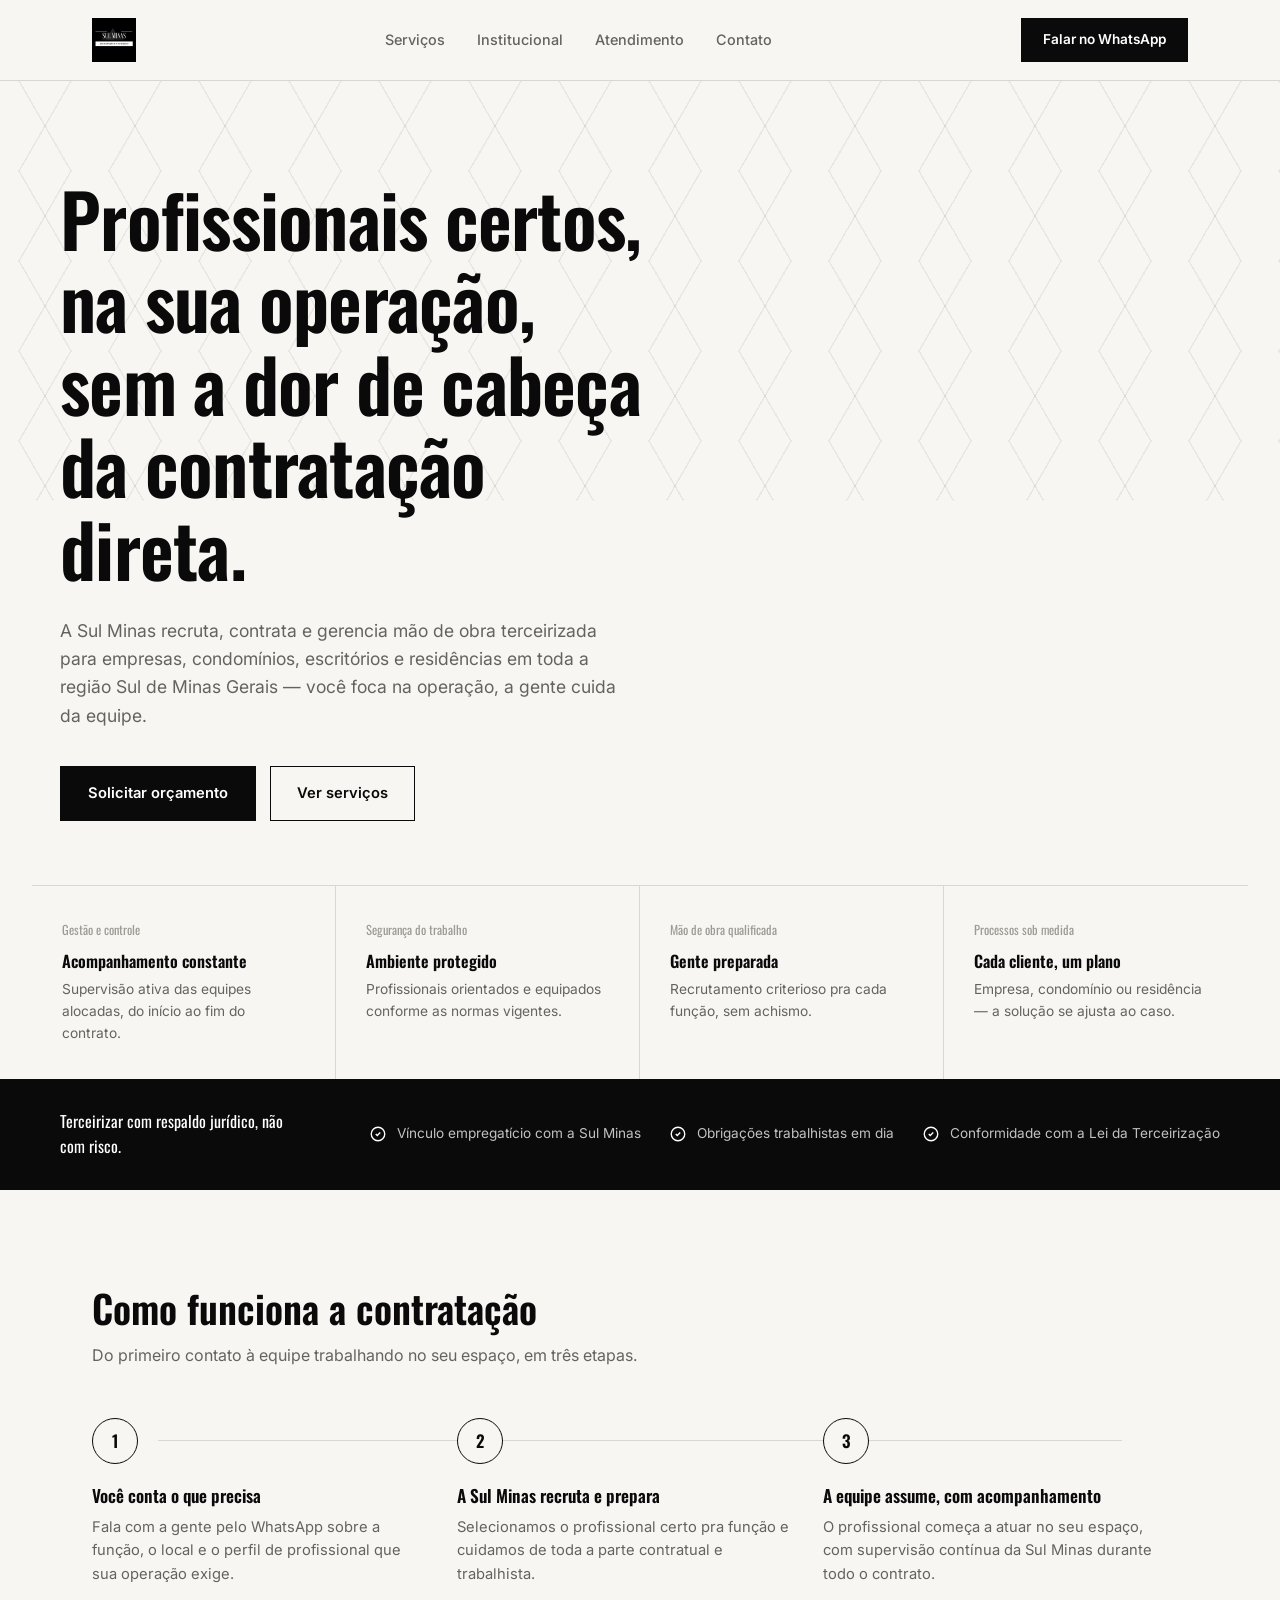
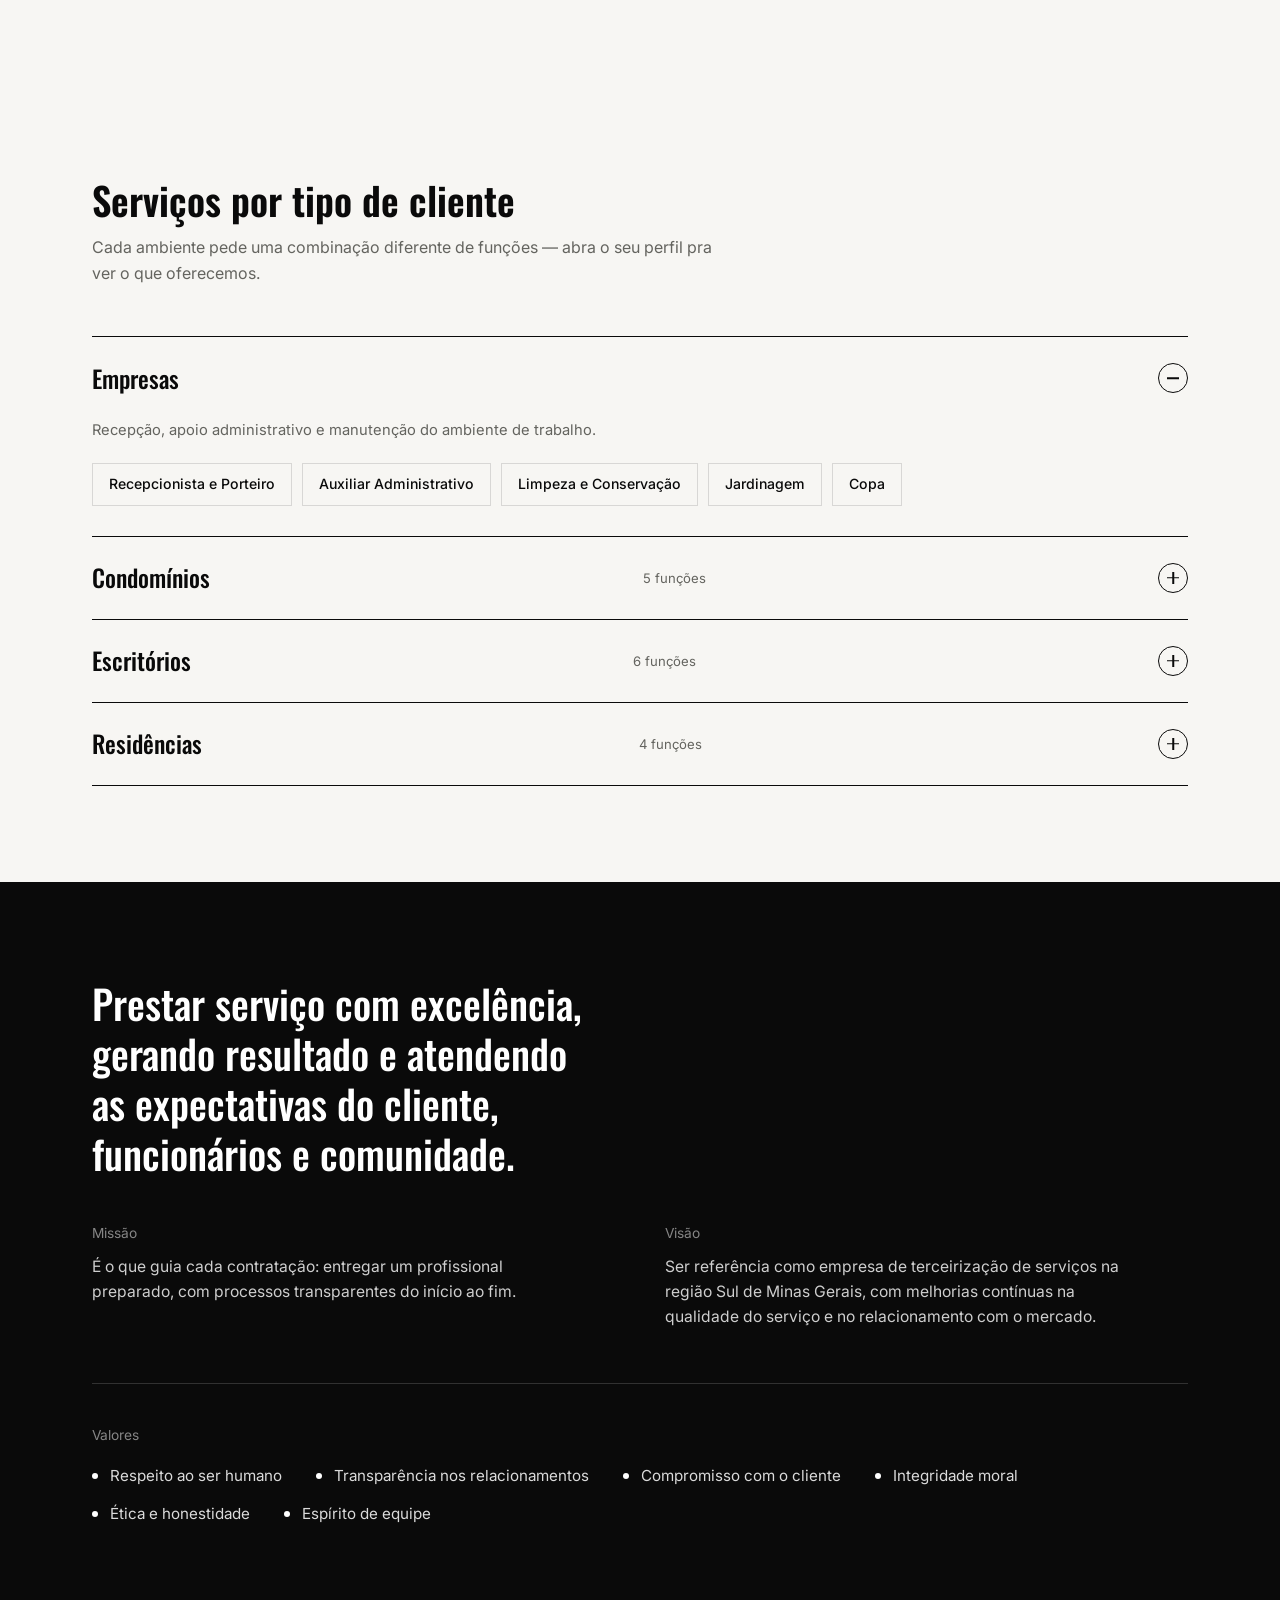
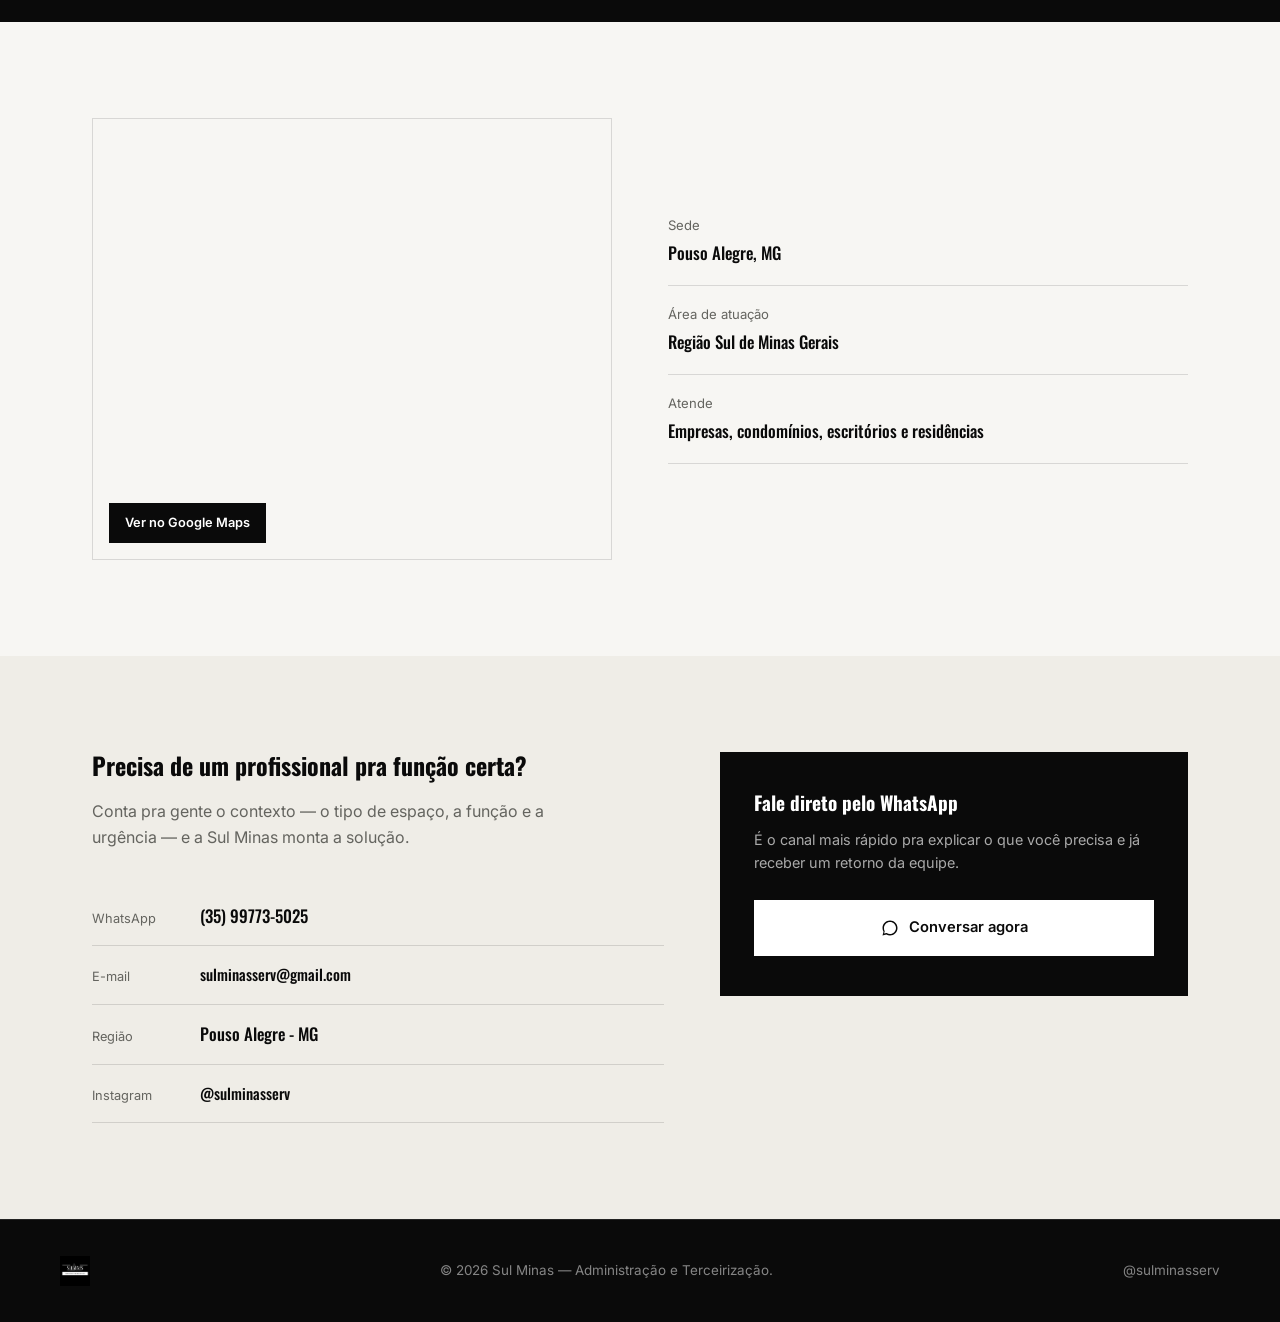
==== index.html @ 2b053ba5 "Primeira versão do site" ====
<!DOCTYPE html>
<html lang="pt-BR">
<head>
<meta charset="UTF-8">
<meta name="viewport" content="width=device-width, initial-scale=1.0">
<title>Sul Minas | Administração e Terceirização</title>
<link rel="preconnect" href="https://fonts.googleapis.com">
<link rel="preconnect" href="https://fonts.gstatic.com" crossorigin>
<link href="https://fonts.googleapis.com/css2?family=Oswald:wght@500;600;700&family=Inter:wght@400;500;600&display=swap" rel="stylesheet">
<link rel="stylesheet" href="style.css">
</head>
<body>

<header>
  <nav class="nav">
    <a href="#"><img src="assets/logo.png" alt="Sul Minas — Administração e Terceirização" class="logo-img"></a>
    <div class="nav-links">
      <a href="#servicos">Serviços</a>
      <a href="#institucional">Institucional</a>
      <a href="#atendimento">Atendimento</a>
      <a href="#contato">Contato</a>
    </div>
    <button class="menu-toggle" aria-label="Abrir menu" aria-expanded="false">
      <svg width="26" height="26" viewBox="0 0 24 24" fill="none" stroke-width="2" stroke-linecap="round"><line x1="3" y1="6" x2="21" y2="6"/><line x1="3" y1="12" x2="21" y2="12"/><line x1="3" y1="18" x2="21" y2="18"/></svg>
    </button>
    <a href="https://wa.me/5535997735025" class="nav-cta" target="_blank" rel="noopener">Falar no WhatsApp</a>
  </nav>
</header>

<section class="hero">
  <div class="blueprint" style="height: 420px;"></div>
  <div class="hero-inner">
    <h1>Profissionais certos, na sua operação, sem a dor de cabeça da contratação direta.</h1>
    <p class="lede">A Sul Minas recruta, contrata e gerencia mão de obra terceirizada para empresas, condomínios, escritórios e residências em toda a região Sul de Minas Gerais — você foca na operação, a gente cuida da equipe.</p>
    <div class="hero-actions">
      <a href="https://wa.me/5535997735025" class="btn-primary" target="_blank" rel="noopener">Solicitar orçamento</a>
      <a href="#servicos" class="btn-secondary">Ver serviços</a>
    </div>
  </div>
  <div class="pillars">
    <div class="pillar">
      <div class="pillar-index">Gestão e controle</div>
      <h3>Acompanhamento constante</h3>
      <p>Supervisão ativa das equipes alocadas, do início ao fim do contrato.</p>
    </div>
    <div class="pillar">
      <div class="pillar-index">Segurança do trabalho</div>
      <h3>Ambiente protegido</h3>
      <p>Profissionais orientados e equipados conforme as normas vigentes.</p>
    </div>
    <div class="pillar">
      <div class="pillar-index">Mão de obra qualificada</div>
      <h3>Gente preparada</h3>
      <p>Recrutamento criterioso pra cada função, sem achismo.</p>
    </div>
    <div class="pillar">
      <div class="pillar-index">Processos sob medida</div>
      <h3>Cada cliente, um plano</h3>
      <p>Empresa, condomínio ou residência — a solução se ajusta ao caso.</p>
    </div>
  </div>
</section>

<div class="compliance">
  <div class="compliance-inner">
    <div class="compliance-lead">Terceirizar com respaldo jurídico, não com risco.</div>
    <div class="compliance-badges">
      <div class="compliance-badge">
        <svg width="18" height="18" viewBox="0 0 24 24" fill="none" stroke-width="1.8"><path d="M9 12l2 2 4-4"/><circle cx="12" cy="12" r="9"/></svg>
        Vínculo empregatício com a Sul Minas
      </div>
      <div class="compliance-badge">
        <svg width="18" height="18" viewBox="0 0 24 24" fill="none" stroke-width="1.8"><path d="M9 12l2 2 4-4"/><circle cx="12" cy="12" r="9"/></svg>
        Obrigações trabalhistas em dia
      </div>
      <div class="compliance-badge">
        <svg width="18" height="18" viewBox="0 0 24 24" fill="none" stroke-width="1.8"><path d="M9 12l2 2 4-4"/><circle cx="12" cy="12" r="9"/></svg>
        Conformidade com a Lei da Terceirização
      </div>
    </div>
  </div>
</div>

<section id="processo">
  <div class="wrap">
    <div class="section-head">
      <h2>Como funciona a contratação</h2>
      <p>Do primeiro contato à equipe trabalhando no seu espaço, em três etapas.</p>
    </div>
    <div class="process">
      <div class="process-step">
        <div class="step-num">1</div>
        <h3>Você conta o que precisa</h3>
        <p>Fala com a gente pelo WhatsApp sobre a função, o local e o perfil de profissional que sua operação exige.</p>
      </div>
      <div class="process-step">
        <div class="step-num">2</div>
        <h3>A Sul Minas recruta e prepara</h3>
        <p>Selecionamos o profissional certo pra função e cuidamos de toda a parte contratual e trabalhista.</p>
      </div>
      <div class="process-step">
        <div class="step-num">3</div>
        <h3>A equipe assume, com acompanhamento</h3>
        <p>O profissional começa a atuar no seu espaço, com supervisão contínua da Sul Minas durante todo o contrato.</p>
      </div>
    </div>
  </div>
</section>

<section id="servicos">
  <div class="wrap">
    <div class="section-head">
      <h2>Serviços por tipo de cliente</h2>
      <p>Cada ambiente pede uma combinação diferente de funções — abra o seu perfil pra ver o que oferecemos.</p>
    </div>

    <div class="accordion">
      <div class="accordion-item is-open">
        <button class="accordion-trigger">
          <h3>Empresas</h3>
          <span class="count">5 funções</span>
          <span class="accordion-icon"></span>
        </button>
        <div class="accordion-panel">
          <div class="accordion-body">
            <p class="who">Recepção, apoio administrativo e manutenção do ambiente de trabalho.</p>
            <ul class="tag-list">
              <li>Recepcionista e Porteiro</li>
              <li>Auxiliar Administrativo</li>
              <li>Limpeza e Conservação</li>
              <li>Jardinagem</li>
              <li>Copa</li>
            </ul>
          </div>
        </div>
      </div>

      <div class="accordion-item">
        <button class="accordion-trigger">
          <h3>Condomínios</h3>
          <span class="count">5 funções</span>
          <span class="accordion-icon"></span>
        </button>
        <div class="accordion-panel">
          <div class="accordion-body">
            <p class="who">Portaria, zeladoria e manutenção de áreas comuns.</p>
            <ul class="tag-list">
              <li>Recepcionista e Porteiro</li>
              <li>Limpeza e Conservação</li>
              <li>Jardinagem</li>
              <li>Eletricista</li>
              <li>Zelador</li>
            </ul>
          </div>
        </div>
      </div>

      <div class="accordion-item">
        <button class="accordion-trigger">
          <h3>Escritórios</h3>
          <span class="count">6 funções</span>
          <span class="accordion-icon"></span>
        </button>
        <div class="accordion-panel">
          <div class="accordion-body">
            <p class="who">Do atendimento na recepção à manutenção elétrica do espaço.</p>
            <ul class="tag-list">
              <li>Recepcionista e Porteiro</li>
              <li>Auxiliar Administrativo</li>
              <li>Limpeza e Conservação</li>
              <li>Jardinagem</li>
              <li>Eletricista</li>
              <li>Copa</li>
            </ul>
          </div>
        </div>
      </div>

      <div class="accordion-item">
        <button class="accordion-trigger">
          <h3>Residências</h3>
          <span class="count">4 funções</span>
          <span class="accordion-icon"></span>
        </button>
        <div class="accordion-panel">
          <div class="accordion-body">
            <p class="who">Reparos, manutenção e cuidado do espaço doméstico.</p>
            <ul class="tag-list">
              <li>Pedreiro e Pintor</li>
              <li>Jardinagem</li>
              <li>Eletricista</li>
              <li>Limpeza</li>
            </ul>
          </div>
        </div>
      </div>
    </div>
  </div>
</section>

<section id="institucional" class="mission-section">
  <div class="wrap">
    <p class="mission-quote">Prestar serviço com excelência, gerando resultado e atendendo as expectativas do cliente, funcionários e comunidade.</p>
    <div class="mission-row">
      <div>
        <div class="mission-vision-label">Missão</div>
        <p class="mission-vision-text">É o que guia cada contratação: entregar um profissional preparado, com processos transparentes do início ao fim.</p>
      </div>
      <div>
        <div class="mission-vision-label">Visão</div>
        <p class="mission-vision-text">Ser referência como empresa de terceirização de serviços na região Sul de Minas Gerais, com melhorias contínuas na qualidade do serviço e no relacionamento com o mercado.</p>
      </div>
    </div>
    <div class="values-row">
      <div class="mission-vision-label">Valores</div>
      <ul class="values-flow">
        <li>Respeito ao ser humano</li>
        <li>Transparência nos relacionamentos</li>
        <li>Compromisso com o cliente</li>
        <li>Integridade moral</li>
        <li>Ética e honestidade</li>
        <li>Espírito de equipe</li>
      </ul>
    </div>
  </div>
</section>

<section id="atendimento">
  <div class="wrap coverage">
    <div class="coverage-visual">
      <iframe
        src="https://www.google.com/maps?q=Pouso+Alegre+-+MG&output=embed"
        loading="lazy"
        referrerpolicy="no-referrer-when-downgrade"
        title="Área de atendimento da Sul Minas — Pouso Alegre e região Sul de Minas Gerais">
      </iframe>
      <a class="map-cta" href="https://www.google.com/maps/search/?api=1&query=Pouso+Alegre+-+MG" target="_blank" rel="noopener">Ver no Google Maps</a>
    </div>
    <ul class="coverage-facts">
      <li>
        <div class="fact-label">Sede</div>
        <div class="fact-value">Pouso Alegre, MG</div>
      </li>
      <li>
        <div class="fact-label">Área de atuação</div>
        <div class="fact-value">Região Sul de Minas Gerais</div>
      </li>
      <li>
        <div class="fact-label">Atende</div>
        <div class="fact-value">Empresas, condomínios, escritórios e residências</div>
      </li>
    </ul>
  </div>
</section>

<section id="contato" class="contact-section">
  <div class="wrap contact-layout">
    <div class="contact-info">
      <h2>Precisa de um profissional pra função certa?</h2>
      <p>Conta pra gente o contexto — o tipo de espaço, a função e a urgência — e a Sul Minas monta a solução.</p>
      <ul class="contact-methods">
        <li><span class="m-label">WhatsApp</span><span class="m-value">(35) 99773-5025</span></li>
        <li><span class="m-label">E-mail</span><span class="m-value" style="font-size:0.95rem;">sulminasserv@gmail.com</span></li>
        <li><span class="m-label">Região</span><span class="m-value">Pouso Alegre - MG</span></li>
        <li><span class="m-label">Instagram</span><span class="m-value" style="font-size:0.95rem;">@sulminasserv</span></li>
      </ul>
    </div>
    <div class="contact-panel">
      <h3>Fale direto pelo WhatsApp</h3>
      <p>É o canal mais rápido pra explicar o que você precisa e já receber um retorno da equipe.</p>
      <a href="https://wa.me/5535997735025" class="whatsapp-cta" target="_blank" rel="noopener">
        <svg width="18" height="18" viewBox="0 0 24 24" fill="currentColor"><path d="M12 2C6.48 2 2 6.48 2 12c0 1.85.5 3.58 1.36 5.07L2 22l5.07-1.33A9.94 9.94 0 0 0 12 22c5.52 0 10-4.48 10-10S17.52 2 12 2zm0 18c-1.6 0-3.09-.44-4.36-1.2l-.31-.19-3.24.85.87-3.16-.2-.32A7.94 7.94 0 0 1 4 12c0-4.41 3.59-8 8-8s8 3.59 8 8-3.59 8-8 8z"/></svg>
        Conversar agora
      </a>
    </div>
  </div>
</section>

<footer>
  <div class="footer-inner">
    <img src="assets/logo.png" alt="Sul Minas" class="footer-logo-img">
    <div>© 2026 Sul Minas — Administração e Terceirização.</div>
    <a href="https://www.instagram.com/sulminasserv/" target="_blank" rel="noopener">@sulminasserv</a>
  </div>
</footer>

<script src="script.js"></script>
</body>
</html>
---- style.css ----
:root {
  --black: #0A0A0A;
  --charcoal: #1E1E1E;
  --gray: #64645F;
  --gray-light: #9C9B94;
  --paper: #F7F6F3;
  --paper-warm: #EFEDE7;
  --line: rgba(10, 10, 10, 0.13);
  --white: #FFFFFF;
  --safety: #C77A1F;
}

* { margin: 0; padding: 0; box-sizing: border-box; }
html { scroll-behavior: smooth; }
body {
  font-family: 'Inter', sans-serif;
  background: var(--paper);
  color: var(--black);
  line-height: 1.6;
  -webkit-font-smoothing: antialiased;
}
h1, h2, h3 { font-family: 'Oswald', sans-serif; color: var(--black); line-height: 1.12; }
a { color: inherit; text-decoration: none; }
.wrap { max-width: 1160px; margin: 0 auto; padding: 0 32px; }
button { font-family: inherit; }

/* Signature motif — architectural line pattern, full-bleed and subtle */
.blueprint {
  position: absolute; inset: 0;
  background-image:
    linear-gradient(60deg, transparent 49.4%, var(--line) 49.4%, var(--line) 50.6%, transparent 50.6%),
    linear-gradient(120deg, transparent 49.4%, var(--line) 49.4%, var(--line) 50.6%, transparent 50.6%);
  background-size: 90px 90px;
  opacity: 0.5;
  pointer-events: none;
}

/* ===== HEADER ===== */
header {
  position: sticky; top: 0; z-index: 50;
  background: rgba(247, 246, 243, 0.95);
  backdrop-filter: blur(8px);
  border-bottom: 1px solid var(--line);
}
.nav {
  display: flex; align-items: center; justify-content: space-between;
  padding: 18px 32px; max-width: 1160px; margin: 0 auto; position: relative;
}
.logo-img { height: 44px; width: auto; display: block; }
.nav-links { display: flex; gap: 32px; font-size: 0.9rem; font-weight: 500; }
.nav-links a { position: relative; color: var(--gray); transition: color .2s; }
.nav-links a:hover { color: var(--black); }
.nav-cta {
  background: var(--black); color: var(--white) !important;
  padding: 11px 22px; font-size: 0.85rem; font-weight: 600;
  transition: background .2s;
}
.nav-cta:hover { background: var(--charcoal); }
.menu-toggle { display: none; background: none; border: none; cursor: pointer; padding: 4px; }
.menu-toggle svg { stroke: var(--black); }
.nav-links.is-open {
  display: flex; position: absolute; top: calc(100% + 1px); left: 0; right: 0;
  flex-direction: column; gap: 0; background: var(--paper);
  border-bottom: 1px solid var(--line); padding: 8px 32px 16px;
}
.nav-links.is-open a { padding: 12px 0; border-bottom: 1px solid var(--line); }
.nav-links.is-open a:last-child { border-bottom: none; }

/* ===== HERO — asymmetric, statement-led, no boxed sidebar card ===== */
.hero { position: relative; padding: 96px 32px 0; overflow: hidden; }
.hero-inner { max-width: 1160px; margin: 0 auto; position: relative; }
.hero h1 {
  font-size: clamp(2.6rem, 6vw, 4.6rem);
  font-weight: 600;
  letter-spacing: -0.01em;
  max-width: 15ch;
  margin-bottom: 28px;
}
.hero .lede {
  font-family: 'Inter', sans-serif;
  font-size: 1.1rem;
  color: var(--gray);
  max-width: 52ch;
  margin-bottom: 36px;
}
.hero-actions { display: flex; gap: 14px; flex-wrap: wrap; margin-bottom: 64px; }
.btn-primary {
  background: var(--black); color: var(--white);
  padding: 16px 28px; font-size: 0.92rem; font-weight: 600;
  transition: background .2s;
}
.btn-primary:hover { background: var(--charcoal); }
.btn-secondary {
  border: 1.5px solid var(--black); padding: 15px 26px;
  font-size: 0.92rem; font-weight: 600; color: var(--black);
  transition: background .2s, color .2s;
}
.btn-secondary:hover { background: var(--black); color: var(--white); }

/* ===== PILLARS — inline row, no card boxes, thin dividers ===== */
.pillars {
  border-top: 1px solid var(--line);
  display: grid;
  grid-template-columns: repeat(4, 1fr);
}
.pillar {
  padding: 34px 30px;
  border-right: 1px solid var(--line);
}
.pillar:last-child { border-right: none; }
.pillar .pillar-index {
  font-family: 'Oswald', sans-serif;
  font-size: 0.78rem;
  color: var(--gray-light);
  margin-bottom: 12px;
}
.pillar h3 { font-size: 1.02rem; font-weight: 600; text-transform: none; margin-bottom: 8px; }
.pillar p { font-size: 0.86rem; color: var(--gray); }

/* ===== COMPLIANCE STRIP ===== */
.compliance {
  background: var(--black);
  color: var(--white);
  padding: 30px 32px;
}
.compliance-inner {
  max-width: 1160px; margin: 0 auto;
  display: flex; align-items: center; justify-content: space-between; flex-wrap: wrap; gap: 20px;
}
.compliance-lead {
  font-family: 'Oswald', sans-serif;
  font-size: 1rem;
  max-width: 30ch;
  color: var(--white);
}
.compliance-badges { display: flex; gap: 28px; flex-wrap: wrap; }
.compliance-badge { display: flex; align-items: center; gap: 10px; font-size: 0.85rem; color: rgba(255,255,255,0.75); }
.compliance-badge svg { flex-shrink: 0; stroke: var(--white); }

/* ===== SECTION SHARED ===== */
section { padding: 96px 32px; }
.section-head { max-width: 640px; margin-bottom: 50px; }
.section-head h2 { font-size: clamp(1.8rem, 3vw, 2.4rem); font-weight: 600; margin-bottom: 14px; }
.section-head p { font-family: 'Inter', sans-serif; color: var(--gray); font-size: 1rem; }
.section-head .kicker {
  font-size: 0.86rem; color: var(--gray); margin-bottom: 10px; font-weight: 500;
}

/* ===== PROCESS TIMELINE (genuinely sequential — numbering earned here) ===== */
.process { display: grid; grid-template-columns: repeat(3, 1fr); gap: 0; position: relative; }
.process::before {
  content: '';
  position: absolute; top: 22px; left: 6%; right: 6%; height: 1px;
  background: var(--line);
}
.process-step { position: relative; padding-right: 30px; }
.process-step .step-num {
  width: 46px; height: 46px; border-radius: 50%;
  background: var(--paper); border: 1.5px solid var(--black);
  display: flex; align-items: center; justify-content: center;
  font-family: 'Oswald', sans-serif; font-weight: 600; font-size: 1.05rem;
  margin-bottom: 22px;
  position: relative; z-index: 1;
}
.process-step h3 { font-size: 1.08rem; font-weight: 600; text-transform: none; margin-bottom: 10px; }
.process-step p { font-size: 0.92rem; color: var(--gray); }

/* ===== SERVICES ACCORDION ===== */
.accordion { border-top: 1px solid var(--black); }
.accordion-item { border-bottom: 1px solid var(--black); }
.accordion-trigger {
  width: 100%;
  display: flex; align-items: center; justify-content: space-between;
  background: none; border: none; cursor: pointer;
  padding: 26px 0;
  text-align: left;
}
.accordion-trigger h3 {
  font-size: clamp(1.15rem, 2vw, 1.5rem);
  font-weight: 500;
  text-transform: none;
}
.accordion-trigger .count {
  font-family: 'Inter', sans-serif;
  font-size: 0.82rem;
  color: var(--gray);
  margin-right: 20px;
}
.accordion-icon {
  width: 30px; height: 30px;
  border: 1.5px solid var(--black);
  border-radius: 50%;
  flex-shrink: 0;
  position: relative;
  transition: transform .3s ease;
}
.accordion-icon::before, .accordion-icon::after {
  content: '';
  position: absolute; background: var(--black);
  top: 50%; left: 50%; transform: translate(-50%, -50%);
}
.accordion-icon::before { width: 12px; height: 1.5px; }
.accordion-icon::after { width: 1.5px; height: 12px; transition: transform .3s ease; }
.accordion-item.is-open .accordion-icon::after { transform: translate(-50%, -50%) scaleY(0); }
.accordion-item.is-open .accordion-trigger .count { display: none; }

.accordion-panel {
  max-height: 0;
  overflow: hidden;
  transition: max-height .35s ease;
}
.accordion-item.is-open .accordion-panel { max-height: 600px; }
.accordion-body { padding-bottom: 30px; }
.accordion-body p.who { font-size: 0.92rem; color: var(--gray); margin-bottom: 20px; max-width: 60ch; }
.tag-list { list-style: none; display: flex; flex-wrap: wrap; gap: 10px; }
.tag-list li {
  font-size: 0.88rem; font-weight: 500;
  border: 1px solid var(--line);
  padding: 9px 16px;
}

/* ===== MISSION — pull quote, not a card grid ===== */
.mission-section { background: var(--black); color: var(--white); }
.mission-quote {
  font-family: 'Oswald', sans-serif;
  font-weight: 500;
  font-size: clamp(1.6rem, 3.6vw, 2.5rem);
  max-width: 24ch;
  line-height: 1.25;
  margin-bottom: 44px;
}
.mission-row { display: grid; grid-template-columns: 1fr 1fr; gap: 50px; align-items: start; }
.mission-vision-label { font-size: 0.86rem; color: rgba(255,255,255,0.5); margin-bottom: 10px; }
.mission-vision-text { font-family: 'Inter', sans-serif; font-size: 0.98rem; color: rgba(255,255,255,0.8); max-width: 46ch; }
.values-row { margin-top: 54px; padding-top: 40px; border-top: 1px solid rgba(255,255,255,0.16); }
.values-row .mission-vision-label { margin-bottom: 18px; }
.values-flow { list-style: none; display: flex; flex-wrap: wrap; gap: 14px 34px; }
.values-flow li { font-family: 'Inter', sans-serif; font-size: 0.95rem; color: rgba(255,255,255,0.85); position: relative; padding-left: 18px; }
.values-flow li::before { content: ''; position: absolute; left: 0; top: 9px; width: 6px; height: 6px; border-radius: 50%; background: var(--white); }

/* ===== COVERAGE ===== */
.coverage { display: grid; grid-template-columns: 1fr 1fr; gap: 56px; align-items: center; }
.coverage-visual { position: relative; aspect-ratio: 1 / 0.85; border: 1px solid var(--line); overflow: hidden; }
.coverage-visual iframe { width: 100%; height: 100%; border: 0; filter: grayscale(100%) contrast(1.05); }
.coverage-visual .map-cta {
  position: absolute; left: 16px; bottom: 16px;
  background: var(--black); color: var(--white);
  font-size: 0.8rem; font-weight: 600; padding: 10px 16px;
  z-index: 2;
}
.coverage-facts { list-style: none; }
.coverage-facts li { padding: 18px 0; border-bottom: 1px solid var(--line); }
.coverage-facts li:first-child { padding-top: 0; }
.coverage-facts .fact-label { font-size: 0.82rem; color: var(--gray); margin-bottom: 4px; }
.coverage-facts .fact-value { font-family: 'Oswald', sans-serif; font-size: 1.05rem; font-weight: 500; }

/* ===== CONTACT ===== */
.contact-section { background: var(--paper-warm); }
.contact-layout { display: grid; grid-template-columns: 1.1fr 0.9fr; gap: 56px; }
.contact-info h2 { margin-bottom: 20px; }
.contact-info > p { color: var(--gray); max-width: 48ch; margin-bottom: 36px; }
.contact-methods { list-style: none; }
.contact-methods li { display: flex; align-items: baseline; gap: 18px; padding: 16px 0; border-bottom: 1px solid var(--line); }
.contact-methods .m-label { font-size: 0.8rem; color: var(--gray); width: 90px; flex-shrink: 0; }
.contact-methods .m-value { font-family: 'Oswald', sans-serif; font-weight: 500; font-size: 1.05rem; }
.contact-panel { background: var(--black); color: var(--white); padding: 40px 34px; align-self: start; }
.contact-panel h3 { color: var(--white); font-size: 1.2rem; text-transform: none; margin-bottom: 14px; }
.contact-panel p { color: rgba(255,255,255,0.65); font-size: 0.9rem; margin-bottom: 26px; }
.whatsapp-cta {
  display: flex; align-items: center; justify-content: center; gap: 10px;
  background: var(--white); color: var(--black);
  padding: 16px; font-weight: 600; font-size: 0.92rem;
  transition: background .2s;
}
.whatsapp-cta:hover { background: rgba(255,255,255,0.85); }

/* ===== FOOTER ===== */
footer { background: var(--black); color: rgba(255,255,255,0.5); padding: 36px 32px; font-size: 0.84rem; border-top: 1px solid rgba(255,255,255,0.1); }
.footer-inner { max-width: 1160px; margin: 0 auto; display: flex; justify-content: space-between; align-items: center; flex-wrap: wrap; gap: 16px; }
.footer-logo-img { height: 30px; }
footer a:hover { color: var(--white); }

/* ===== RESPONSIVE ===== */
@media (max-width: 860px) {
  .nav-links { display: none; }
  .menu-toggle { display: block; }
  .pillars { grid-template-columns: 1fr 1fr; }
  .pillar { border-bottom: 1px solid var(--line); }
  .process { grid-template-columns: 1fr; gap: 36px; }
  .process::before { display: none; }
  .mission-row { grid-template-columns: 1fr; }
  .coverage { grid-template-columns: 1fr; }
  .contact-layout { grid-template-columns: 1fr; }
  section { padding: 60px 20px; }
  .hero { padding: 60px 20px 0; }
}

@media (prefers-reduced-motion: reduce) { html { scroll-behavior: auto; } }
a:focus-visible, button:focus-visible { outline: 2px solid var(--black); outline-offset: 2px; }
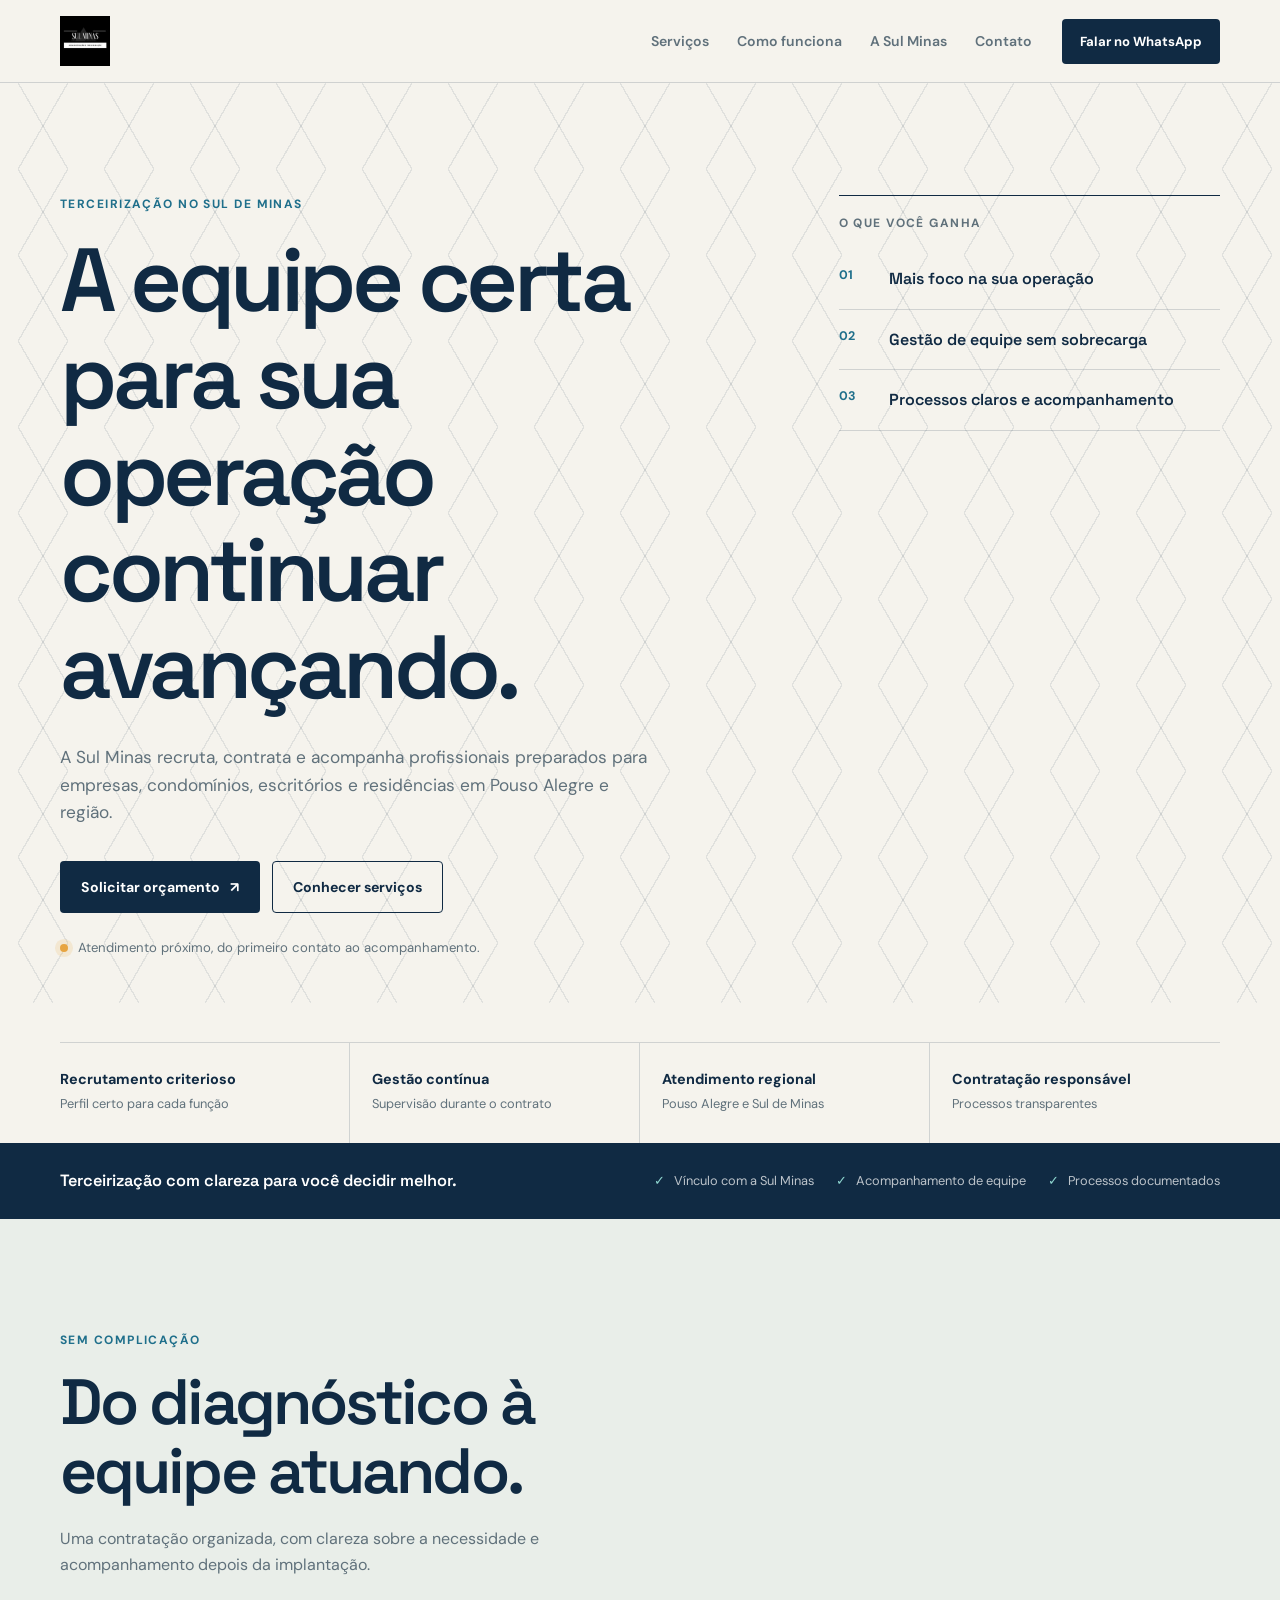
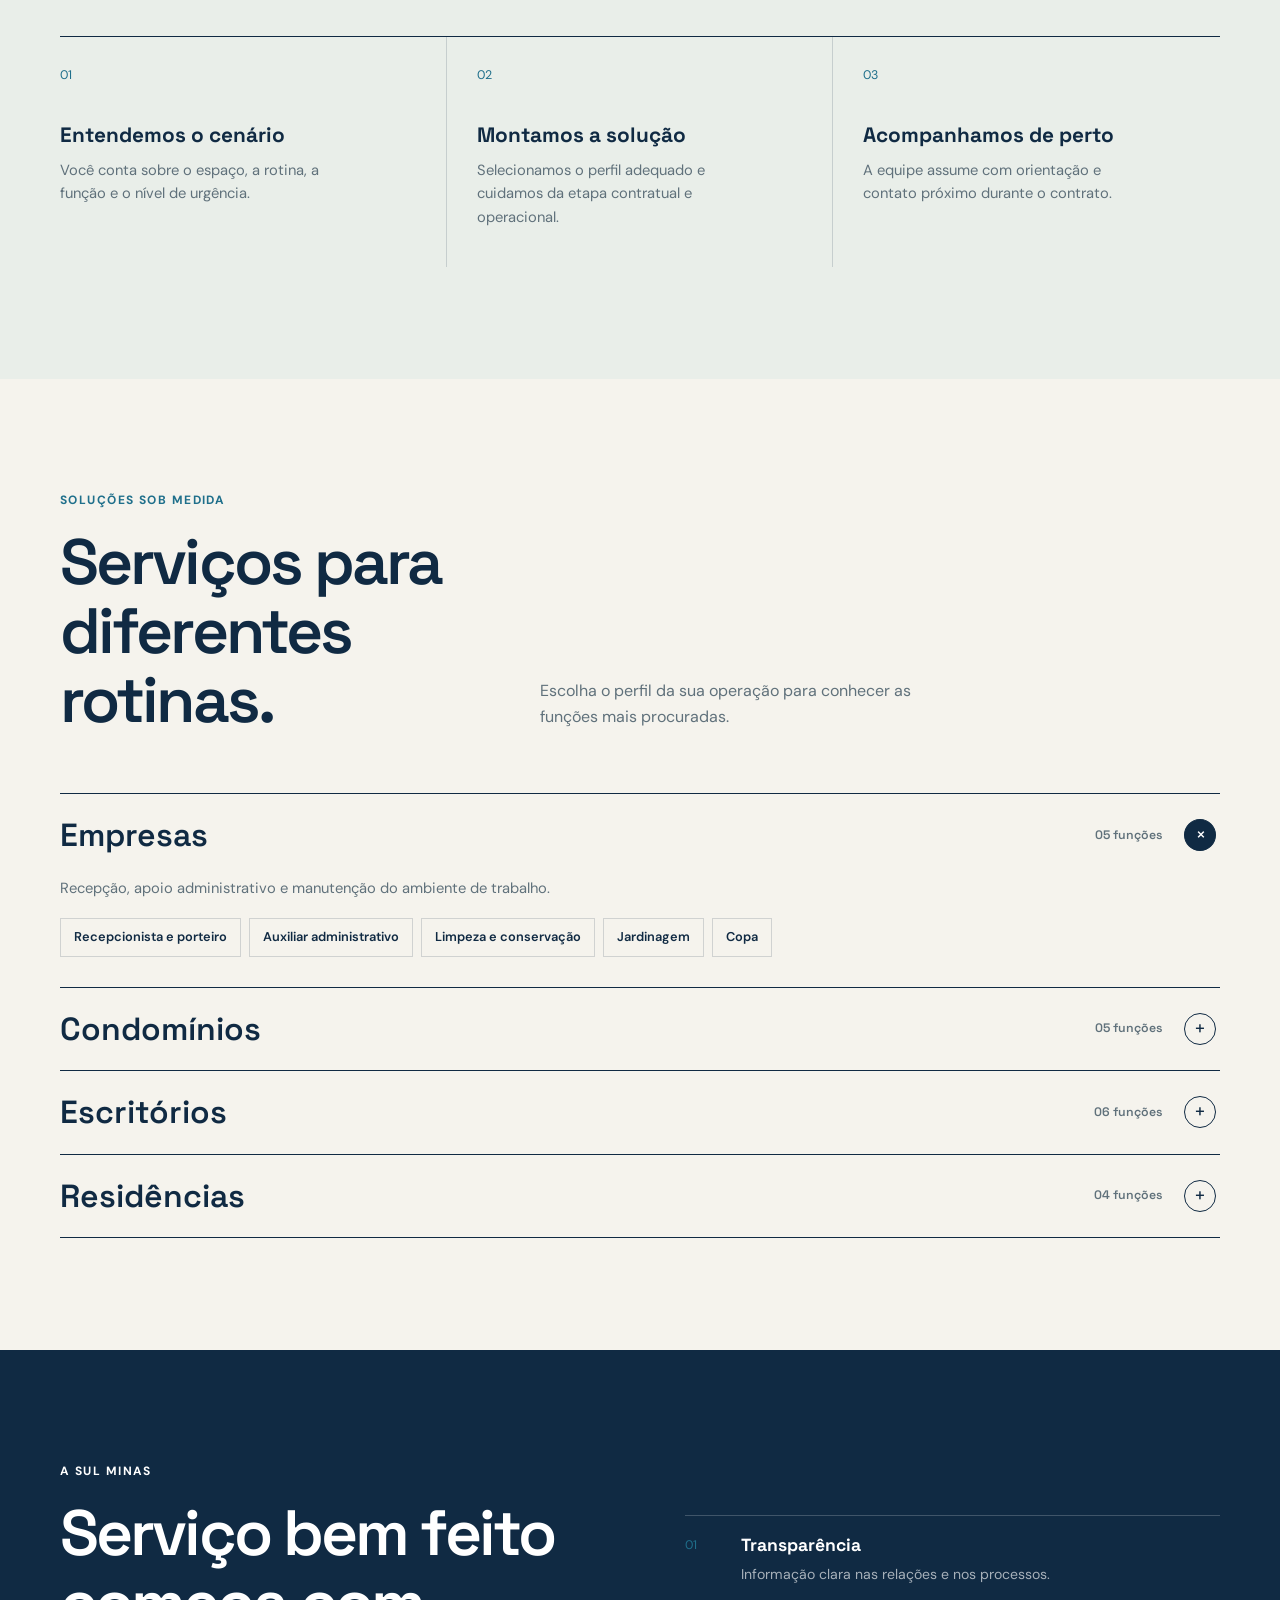
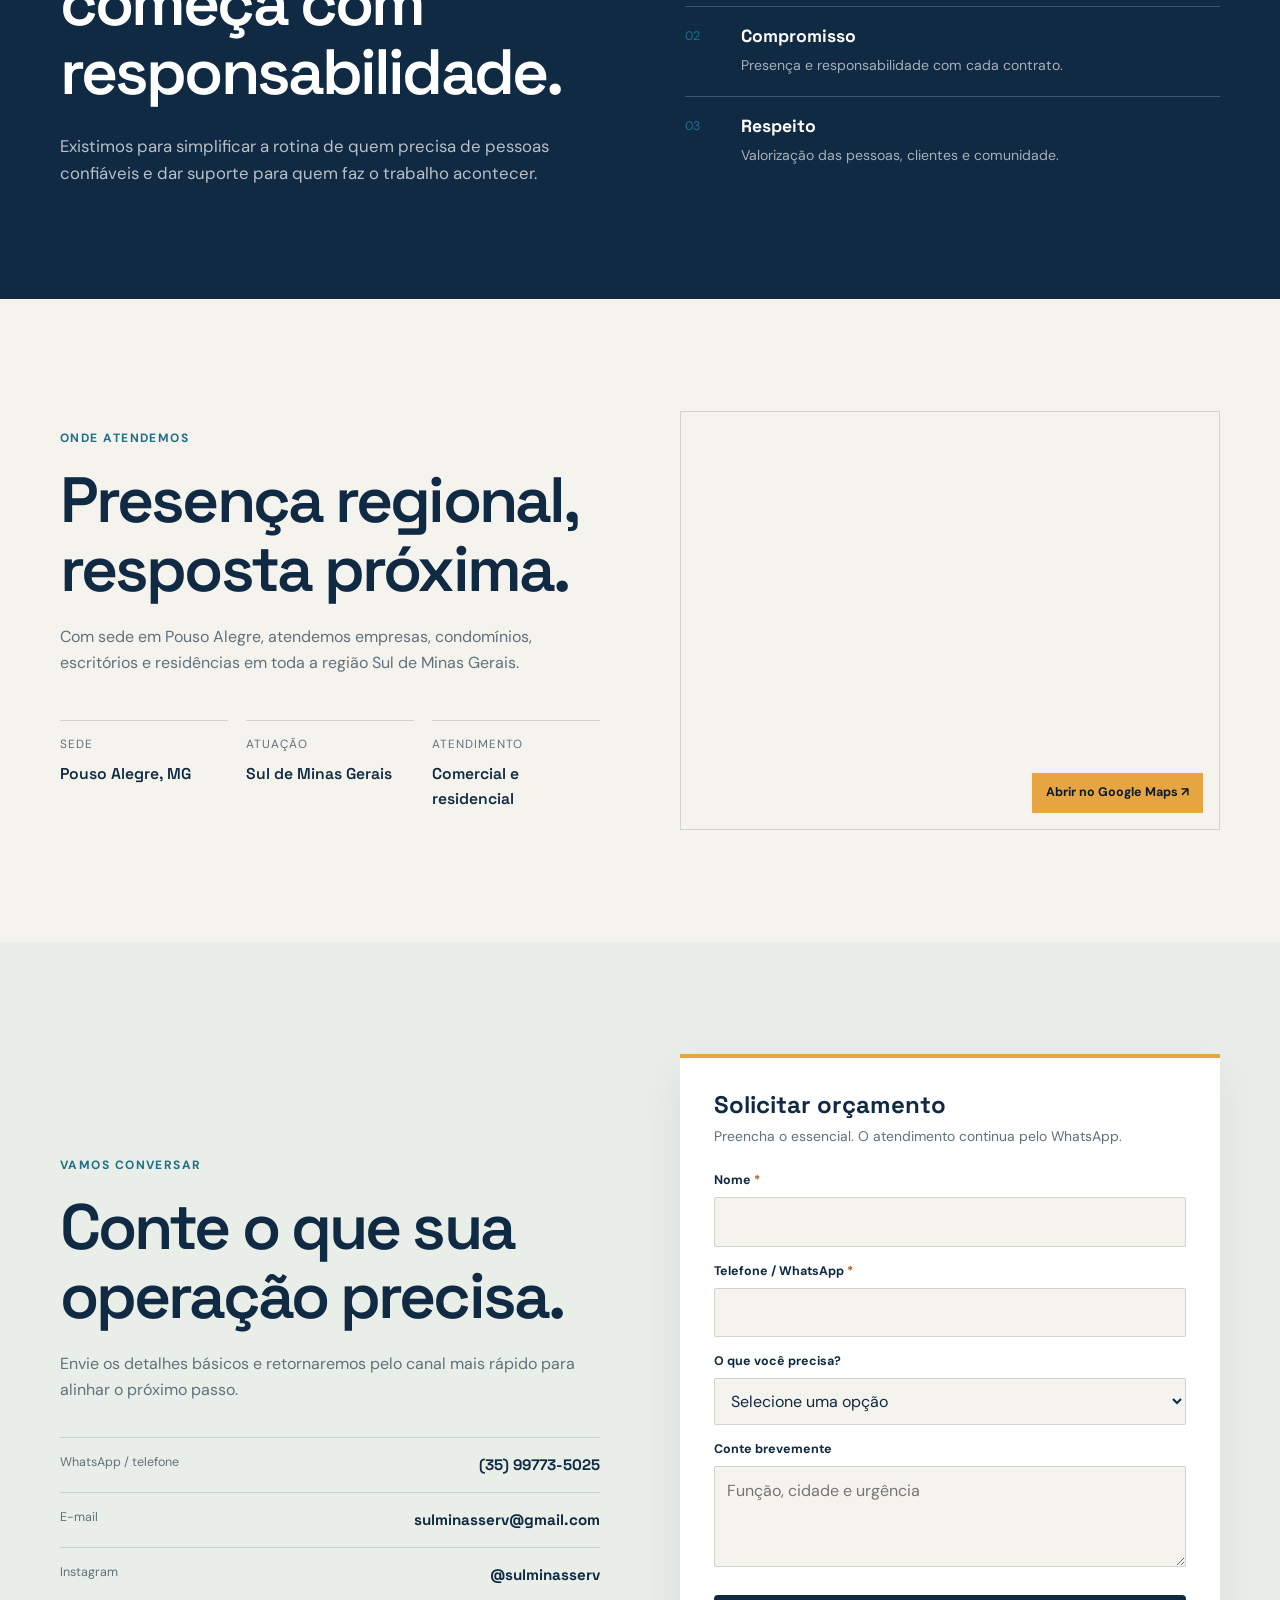
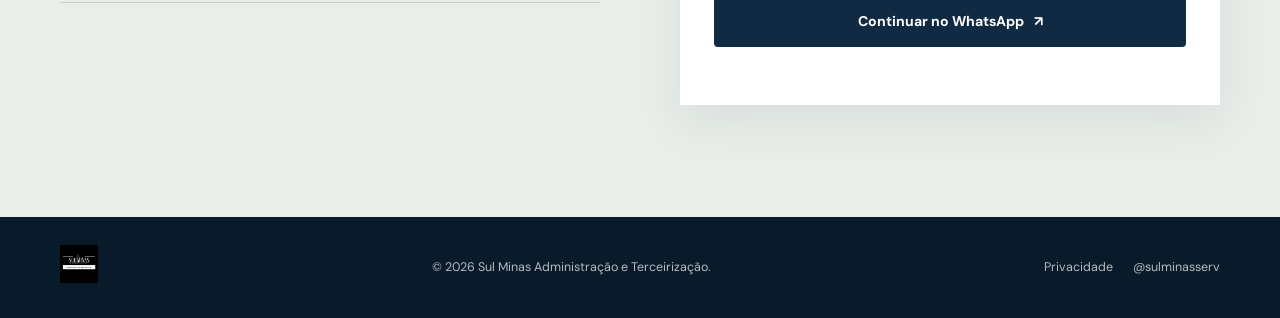
==== commit d9423f16: "Atualiza site e reforca seguranca" ====
--- a/index.html
+++ b/index.html
@@ -1,289 +1,82 @@
 <!DOCTYPE html>
 <html lang="pt-BR">
 <head>
-<meta charset="UTF-8">
-<meta name="viewport" content="width=device-width, initial-scale=1.0">
-<title>Sul Minas | Administração e Terceirização</title>
-<link rel="preconnect" href="https://fonts.googleapis.com">
-<link rel="preconnect" href="https://fonts.gstatic.com" crossorigin>
-<link href="https://fonts.googleapis.com/css2?family=Oswald:wght@500;600;700&family=Inter:wght@400;500;600&display=swap" rel="stylesheet">
-<link rel="stylesheet" href="style.css">
+  <meta charset="UTF-8">
+  <meta name="viewport" content="width=device-width, initial-scale=1.0">
+  <meta name="description" content="Terceirização de serviços em Pouso Alegre e no Sul de Minas. Recrutamento, contratação e gestão de equipes para empresas, condomínios, escritórios e residências.">
+  <meta name="theme-color" content="#102a43">
+  <meta name="referrer" content="strict-origin-when-cross-origin">
+  <link rel="canonical" href="https://www.sulminasserv.com.br/">
+  <meta property="og:type" content="website">
+  <meta property="og:locale" content="pt_BR">
+  <meta property="og:title" content="Sul Minas | Terceirização de serviços no Sul de Minas">
+  <meta property="og:description" content="Equipes preparadas, gestão próxima e contratação sem complicação para sua operação.">
+  <meta property="og:url" content="https://www.sulminasserv.com.br/">
+  <meta property="og:image" content="https://www.sulminasserv.com.br/assets/logo.png">
+  <meta name="twitter:card" content="summary">
+  <title>Sul Minas | Terceirização de serviços no Sul de Minas</title>
+  <link rel="icon" href="assets/logo.png" type="image/png">
+  <link rel="preconnect" href="https://fonts.googleapis.com">
+  <link rel="preconnect" href="https://fonts.gstatic.com" crossorigin>
+  <link href="https://fonts.googleapis.com/css2?family=DM+Sans:wght@400;500;600;700&family=Space+Grotesk:wght@500;600;700&display=swap" rel="stylesheet">
+  <link rel="stylesheet" href="style.css">
+  <script type="application/ld+json">
+  {
+    "@context": "https://schema.org",
+    "@type": "ProfessionalService",
+    "name": "Sul Minas Administração e Terceirização",
+    "url": "https://www.sulminasserv.com.br/",
+    "logo": "https://www.sulminasserv.com.br/assets/logo.png",
+    "telephone": "+55 35 99773-5025",
+    "email": "sulminasserv@gmail.com",
+    "areaServed": "Sul de Minas Gerais",
+    "address": {"@type": "PostalAddress", "addressLocality": "Pouso Alegre", "addressRegion": "MG", "addressCountry": "BR"},
+    "sameAs": ["https://www.instagram.com/sulminasserv/"]
+  }
+  </script>
 </head>
 <body>
+  <a class="skip-link" href="#conteudo">Ir para o conteúdo</a>
+  <header class="site-header">
+    <nav class="nav wrap" aria-label="Navegação principal">
+      <a href="index.html" class="brand" aria-label="Sul Minas, início"><img src="assets/logo.png" alt="Sul Minas Administração e Terceirização" class="logo-img"></a>
+      <div class="nav-links" id="nav-links">
+        <a href="#servicos">Serviços</a><a href="#processo">Como funciona</a><a href="#institucional">A Sul Minas</a><a href="#contato">Contato</a>
+      </div>
+      <button class="menu-toggle" type="button" aria-label="Abrir menu" aria-expanded="false" aria-controls="nav-links"><span></span><span></span><span></span></button>
+      <a href="https://wa.me/5535997735025?text=Ol%C3%A1%2C%20gostaria%20de%20solicitar%20um%20or%C3%A7amento%20de%20terceiriza%C3%A7%C3%A3o." class="nav-cta" target="_blank" rel="noopener noreferrer">Falar no WhatsApp</a>
+    </nav>
+  </header>
 
-<header>
-  <nav class="nav">
-    <a href="#"><img src="assets/logo.png" alt="Sul Minas — Administração e Terceirização" class="logo-img"></a>
-    <div class="nav-links">
-      <a href="#servicos">Serviços</a>
-      <a href="#institucional">Institucional</a>
-      <a href="#atendimento">Atendimento</a>
-      <a href="#contato">Contato</a>
-    </div>
-    <button class="menu-toggle" aria-label="Abrir menu" aria-expanded="false">
-      <svg width="26" height="26" viewBox="0 0 24 24" fill="none" stroke-width="2" stroke-linecap="round"><line x1="3" y1="6" x2="21" y2="6"/><line x1="3" y1="12" x2="21" y2="12"/><line x1="3" y1="18" x2="21" y2="18"/></svg>
-    </button>
-    <a href="https://wa.me/5535997735025" class="nav-cta" target="_blank" rel="noopener">Falar no WhatsApp</a>
-  </nav>
-</header>
+  <main id="conteudo">
+    <section class="hero" aria-labelledby="hero-title">
+      <div class="blueprint" aria-hidden="true"></div>
+      <div class="wrap hero-grid">
+        <div class="hero-copy"><p class="eyebrow">Terceirização no Sul de Minas</p><h1 id="hero-title">A equipe certa para sua operação continuar avançando.</h1><p class="lede">A Sul Minas recruta, contrata e acompanha profissionais preparados para empresas, condomínios, escritórios e residências em Pouso Alegre e região.</p><div class="hero-actions"><a href="#orcamento" class="btn btn-primary">Solicitar orçamento <span aria-hidden="true">↗</span></a><a href="#servicos" class="btn btn-secondary">Conhecer serviços</a></div><div class="hero-note"><span class="status-dot" aria-hidden="true"></span> Atendimento próximo, do primeiro contato ao acompanhamento.</div></div>
+        <div class="hero-aside" aria-label="Diferenciais da Sul Minas"><div class="aside-label">O que você ganha</div><div class="aside-line"><strong>01</strong><span>Mais foco na sua operação</span></div><div class="aside-line"><strong>02</strong><span>Gestão de equipe sem sobrecarga</span></div><div class="aside-line"><strong>03</strong><span>Processos claros e acompanhamento</span></div></div>
+      </div>
+      <div class="wrap trust-grid" aria-label="Diferenciais"><div><strong>Recrutamento criterioso</strong><span>Perfil certo para cada função</span></div><div><strong>Gestão contínua</strong><span>Supervisão durante o contrato</span></div><div><strong>Atendimento regional</strong><span>Pouso Alegre e Sul de Minas</span></div><div><strong>Contratação responsável</strong><span>Processos transparentes</span></div></div>
+    </section>
 
-<section class="hero">
-  <div class="blueprint" style="height: 420px;"></div>
-  <div class="hero-inner">
-    <h1>Profissionais certos, na sua operação, sem a dor de cabeça da contratação direta.</h1>
-    <p class="lede">A Sul Minas recruta, contrata e gerencia mão de obra terceirizada para empresas, condomínios, escritórios e residências em toda a região Sul de Minas Gerais — você foca na operação, a gente cuida da equipe.</p>
-    <div class="hero-actions">
-      <a href="https://wa.me/5535997735025" class="btn-primary" target="_blank" rel="noopener">Solicitar orçamento</a>
-      <a href="#servicos" class="btn-secondary">Ver serviços</a>
-    </div>
-  </div>
-  <div class="pillars">
-    <div class="pillar">
-      <div class="pillar-index">Gestão e controle</div>
-      <h3>Acompanhamento constante</h3>
-      <p>Supervisão ativa das equipes alocadas, do início ao fim do contrato.</p>
-    </div>
-    <div class="pillar">
-      <div class="pillar-index">Segurança do trabalho</div>
-      <h3>Ambiente protegido</h3>
-      <p>Profissionais orientados e equipados conforme as normas vigentes.</p>
-    </div>
-    <div class="pillar">
-      <div class="pillar-index">Mão de obra qualificada</div>
-      <h3>Gente preparada</h3>
-      <p>Recrutamento criterioso pra cada função, sem achismo.</p>
-    </div>
-    <div class="pillar">
-      <div class="pillar-index">Processos sob medida</div>
-      <h3>Cada cliente, um plano</h3>
-      <p>Empresa, condomínio ou residência — a solução se ajusta ao caso.</p>
-    </div>
-  </div>
-</section>
+    <section class="compliance" aria-label="Compromissos operacionais"><div class="wrap compliance-inner"><p class="compliance-lead">Terceirização com clareza para você decidir melhor.</p><div class="compliance-list"><span><i aria-hidden="true">✓</i> Vínculo com a Sul Minas</span><span><i aria-hidden="true">✓</i> Acompanhamento de equipe</span><span><i aria-hidden="true">✓</i> Processos documentados</span></div></div></section>
 
-<div class="compliance">
-  <div class="compliance-inner">
-    <div class="compliance-lead">Terceirizar com respaldo jurídico, não com risco.</div>
-    <div class="compliance-badges">
-      <div class="compliance-badge">
-        <svg width="18" height="18" viewBox="0 0 24 24" fill="none" stroke-width="1.8"><path d="M9 12l2 2 4-4"/><circle cx="12" cy="12" r="9"/></svg>
-        Vínculo empregatício com a Sul Minas
-      </div>
-      <div class="compliance-badge">
-        <svg width="18" height="18" viewBox="0 0 24 24" fill="none" stroke-width="1.8"><path d="M9 12l2 2 4-4"/><circle cx="12" cy="12" r="9"/></svg>
-        Obrigações trabalhistas em dia
-      </div>
-      <div class="compliance-badge">
-        <svg width="18" height="18" viewBox="0 0 24 24" fill="none" stroke-width="1.8"><path d="M9 12l2 2 4-4"/><circle cx="12" cy="12" r="9"/></svg>
-        Conformidade com a Lei da Terceirização
-      </div>
-    </div>
-  </div>
-</div>
+    <section id="processo" class="section process-section" aria-labelledby="process-title"><div class="wrap"><div class="section-heading"><p class="eyebrow">Sem complicação</p><h2 id="process-title">Do diagnóstico à equipe atuando.</h2><p>Uma contratação organizada, com clareza sobre a necessidade e acompanhamento depois da implantação.</p></div><div class="process-grid"><article class="process-step"><span class="step-number">01</span><h3>Entendemos o cenário</h3><p>Você conta sobre o espaço, a rotina, a função e o nível de urgência.</p></article><article class="process-step"><span class="step-number">02</span><h3>Montamos a solução</h3><p>Selecionamos o perfil adequado e cuidamos da etapa contratual e operacional.</p></article><article class="process-step"><span class="step-number">03</span><h3>Acompanhamos de perto</h3><p>A equipe assume com orientação e contato próximo durante o contrato.</p></article></div></div></section>
 
-<section id="processo">
-  <div class="wrap">
-    <div class="section-head">
-      <h2>Como funciona a contratação</h2>
-      <p>Do primeiro contato à equipe trabalhando no seu espaço, em três etapas.</p>
-    </div>
-    <div class="process">
-      <div class="process-step">
-        <div class="step-num">1</div>
-        <h3>Você conta o que precisa</h3>
-        <p>Fala com a gente pelo WhatsApp sobre a função, o local e o perfil de profissional que sua operação exige.</p>
-      </div>
-      <div class="process-step">
-        <div class="step-num">2</div>
-        <h3>A Sul Minas recruta e prepara</h3>
-        <p>Selecionamos o profissional certo pra função e cuidamos de toda a parte contratual e trabalhista.</p>
-      </div>
-      <div class="process-step">
-        <div class="step-num">3</div>
-        <h3>A equipe assume, com acompanhamento</h3>
-        <p>O profissional começa a atuar no seu espaço, com supervisão contínua da Sul Minas durante todo o contrato.</p>
-      </div>
-    </div>
-  </div>
-</section>
+    <section id="servicos" class="section services-section" aria-labelledby="services-title"><div class="wrap"><div class="section-heading split-heading"><div><p class="eyebrow">Soluções sob medida</p><h2 id="services-title">Serviços para diferentes rotinas.</h2></div><p>Escolha o perfil da sua operação para conhecer as funções mais procuradas.</p></div><div class="accordion" data-accordion>
+      <div class="accordion-item is-open"><h3><button class="accordion-trigger" type="button" aria-expanded="true" aria-controls="panel-empresas"><span>Empresas</span><small>05 funções</small><b aria-hidden="true">+</b></button></h3><div class="accordion-panel" id="panel-empresas" role="region"><div class="accordion-body"><p>Recepção, apoio administrativo e manutenção do ambiente de trabalho.</p><ul class="tag-list"><li>Recepcionista e porteiro</li><li>Auxiliar administrativo</li><li>Limpeza e conservação</li><li>Jardinagem</li><li>Copa</li></ul></div></div></div>
+      <div class="accordion-item"><h3><button class="accordion-trigger" type="button" aria-expanded="false" aria-controls="panel-condominios"><span>Condomínios</span><small>05 funções</small><b aria-hidden="true">+</b></button></h3><div class="accordion-panel" id="panel-condominios" role="region" hidden><div class="accordion-body"><p>Portaria, zeladoria e manutenção de áreas comuns.</p><ul class="tag-list"><li>Recepcionista e porteiro</li><li>Limpeza e conservação</li><li>Jardinagem</li><li>Eletricista</li><li>Zelador</li></ul></div></div></div>
+      <div class="accordion-item"><h3><button class="accordion-trigger" type="button" aria-expanded="false" aria-controls="panel-escritorios"><span>Escritórios</span><small>06 funções</small><b aria-hidden="true">+</b></button></h3><div class="accordion-panel" id="panel-escritorios" role="region" hidden><div class="accordion-body"><p>Do atendimento na recepção à manutenção elétrica do espaço.</p><ul class="tag-list"><li>Recepcionista e porteiro</li><li>Auxiliar administrativo</li><li>Limpeza e conservação</li><li>Jardinagem</li><li>Eletricista</li><li>Copa</li></ul></div></div></div>
+      <div class="accordion-item"><h3><button class="accordion-trigger" type="button" aria-expanded="false" aria-controls="panel-residencias"><span>Residências</span><small>04 funções</small><b aria-hidden="true">+</b></button></h3><div class="accordion-panel" id="panel-residencias" role="region" hidden><div class="accordion-body"><p>Reparos, manutenção e cuidado do espaço doméstico.</p><ul class="tag-list"><li>Pedreiro e pintor</li><li>Jardinagem</li><li>Eletricista</li><li>Limpeza</li></ul></div></div></div>
+    </div></div></section>
 
-<section id="servicos">
-  <div class="wrap">
-    <div class="section-head">
-      <h2>Serviços por tipo de cliente</h2>
-      <p>Cada ambiente pede uma combinação diferente de funções — abra o seu perfil pra ver o que oferecemos.</p>
-    </div>
+    <section id="institucional" class="section institutional-section" aria-labelledby="institutional-title"><div class="wrap institutional-grid"><div><p class="eyebrow">A Sul Minas</p><h2 id="institutional-title">Serviço bem feito começa com responsabilidade.</h2><p class="institutional-lede">Existimos para simplificar a rotina de quem precisa de pessoas confiáveis e dar suporte para quem faz o trabalho acontecer.</p></div><div class="principles"><div><span>01</span><h3>Transparência</h3><p>Informação clara nas relações e nos processos.</p></div><div><span>02</span><h3>Compromisso</h3><p>Presença e responsabilidade com cada contrato.</p></div><div><span>03</span><h3>Respeito</h3><p>Valorização das pessoas, clientes e comunidade.</p></div></div></div></section>
 
-    <div class="accordion">
-      <div class="accordion-item is-open">
-        <button class="accordion-trigger">
-          <h3>Empresas</h3>
-          <span class="count">5 funções</span>
-          <span class="accordion-icon"></span>
-        </button>
-        <div class="accordion-panel">
-          <div class="accordion-body">
-            <p class="who">Recepção, apoio administrativo e manutenção do ambiente de trabalho.</p>
-            <ul class="tag-list">
-              <li>Recepcionista e Porteiro</li>
-              <li>Auxiliar Administrativo</li>
-              <li>Limpeza e Conservação</li>
-              <li>Jardinagem</li>
-              <li>Copa</li>
-            </ul>
-          </div>
-        </div>
-      </div>
+    <section id="atendimento" class="section coverage-section" aria-labelledby="coverage-title"><div class="wrap coverage-grid"><div class="coverage-copy"><p class="eyebrow">Onde atendemos</p><h2 id="coverage-title">Presença regional, resposta próxima.</h2><p>Com sede em Pouso Alegre, atendemos empresas, condomínios, escritórios e residências em toda a região Sul de Minas Gerais.</p><dl class="coverage-facts"><div><dt>Sede</dt><dd>Pouso Alegre, MG</dd></div><div><dt>Atuação</dt><dd>Sul de Minas Gerais</dd></div><div><dt>Atendimento</dt><dd>Comercial e residencial</dd></div></dl></div><div class="coverage-visual"><iframe src="https://www.google.com/maps?q=Pouso+Alegre+-+MG&output=embed" loading="lazy" referrerpolicy="no-referrer-when-downgrade" title="Mapa de Pouso Alegre, sede da Sul Minas"></iframe><a class="map-cta" href="https://www.google.com/maps/search/?api=1&query=Pouso+Alegre+-+MG" target="_blank" rel="noopener noreferrer">Abrir no Google Maps ↗</a></div></div></section>
 
-      <div class="accordion-item">
-        <button class="accordion-trigger">
-          <h3>Condomínios</h3>
-          <span class="count">5 funções</span>
-          <span class="accordion-icon"></span>
-        </button>
-        <div class="accordion-panel">
-          <div class="accordion-body">
-            <p class="who">Portaria, zeladoria e manutenção de áreas comuns.</p>
-            <ul class="tag-list">
-              <li>Recepcionista e Porteiro</li>
-              <li>Limpeza e Conservação</li>
-              <li>Jardinagem</li>
-              <li>Eletricista</li>
-              <li>Zelador</li>
-            </ul>
-          </div>
-        </div>
-      </div>
+    <section id="contato" class="section contact-section" aria-labelledby="contact-title"><div class="wrap contact-grid"><div class="contact-copy"><p class="eyebrow">Vamos conversar</p><h2 id="contact-title">Conte o que sua operação precisa.</h2><p>Envie os detalhes básicos e retornaremos pelo canal mais rápido para alinhar o próximo passo.</p><div class="contact-methods"><a href="tel:+5535997735025"><span>WhatsApp / telefone</span><strong>(35) 99773-5025</strong></a><a href="mailto:sulminasserv@gmail.com"><span>E-mail</span><strong>sulminasserv@gmail.com</strong></a><a href="https://www.instagram.com/sulminasserv/" target="_blank" rel="noopener noreferrer"><span>Instagram</span><strong>@sulminasserv</strong></a></div></div><form class="quote-form" id="orcamento" novalidate><h3>Solicitar orçamento</h3><p>Preencha o essencial. O atendimento continua pelo WhatsApp.</p><label for="name">Nome <span>*</span></label><input id="name" name="name" autocomplete="name" maxlength="100" required><label for="phone">Telefone / WhatsApp <span>*</span></label><input id="phone" name="phone" type="tel" autocomplete="tel" maxlength="25" required><label for="service">O que você precisa?</label><select id="service" name="service"><option value="">Selecione uma opção</option><option>Equipe para empresa</option><option>Serviço para condomínio</option><option>Apoio para escritório</option><option>Serviço residencial</option><option>Outra necessidade</option></select><label for="message">Conte brevemente</label><textarea id="message" name="message" rows="3" maxlength="500" placeholder="Função, cidade e urgência"></textarea><button class="btn btn-primary" type="submit">Continuar no WhatsApp <span aria-hidden="true">↗</span></button><p class="form-feedback" role="status" aria-live="polite"></p></form></div></section>
+  </main>
 
-      <div class="accordion-item">
-        <button class="accordion-trigger">
-          <h3>Escritórios</h3>
-          <span class="count">6 funções</span>
-          <span class="accordion-icon"></span>
-        </button>
-        <div class="accordion-panel">
-          <div class="accordion-body">
-            <p class="who">Do atendimento na recepção à manutenção elétrica do espaço.</p>
-            <ul class="tag-list">
-              <li>Recepcionista e Porteiro</li>
-              <li>Auxiliar Administrativo</li>
-              <li>Limpeza e Conservação</li>
-              <li>Jardinagem</li>
-              <li>Eletricista</li>
-              <li>Copa</li>
-            </ul>
-          </div>
-        </div>
-      </div>
-
-      <div class="accordion-item">
-        <button class="accordion-trigger">
-          <h3>Residências</h3>
-          <span class="count">4 funções</span>
-          <span class="accordion-icon"></span>
-        </button>
-        <div class="accordion-panel">
-          <div class="accordion-body">
-            <p class="who">Reparos, manutenção e cuidado do espaço doméstico.</p>
-            <ul class="tag-list">
-              <li>Pedreiro e Pintor</li>
-              <li>Jardinagem</li>
-              <li>Eletricista</li>
-              <li>Limpeza</li>
-            </ul>
-          </div>
-        </div>
-      </div>
-    </div>
-  </div>
-</section>
-
-<section id="institucional" class="mission-section">
-  <div class="wrap">
-    <p class="mission-quote">Prestar serviço com excelência, gerando resultado e atendendo as expectativas do cliente, funcionários e comunidade.</p>
-    <div class="mission-row">
-      <div>
-        <div class="mission-vision-label">Missão</div>
-        <p class="mission-vision-text">É o que guia cada contratação: entregar um profissional preparado, com processos transparentes do início ao fim.</p>
-      </div>
-      <div>
-        <div class="mission-vision-label">Visão</div>
-        <p class="mission-vision-text">Ser referência como empresa de terceirização de serviços na região Sul de Minas Gerais, com melhorias contínuas na qualidade do serviço e no relacionamento com o mercado.</p>
-      </div>
-    </div>
-    <div class="values-row">
-      <div class="mission-vision-label">Valores</div>
-      <ul class="values-flow">
-        <li>Respeito ao ser humano</li>
-        <li>Transparência nos relacionamentos</li>
-        <li>Compromisso com o cliente</li>
-        <li>Integridade moral</li>
-        <li>Ética e honestidade</li>
-        <li>Espírito de equipe</li>
-      </ul>
-    </div>
-  </div>
-</section>
-
-<section id="atendimento">
-  <div class="wrap coverage">
-    <div class="coverage-visual">
-      <iframe
-        src="https://www.google.com/maps?q=Pouso+Alegre+-+MG&output=embed"
-        loading="lazy"
-        referrerpolicy="no-referrer-when-downgrade"
-        title="Área de atendimento da Sul Minas — Pouso Alegre e região Sul de Minas Gerais">
-      </iframe>
-      <a class="map-cta" href="https://www.google.com/maps/search/?api=1&query=Pouso+Alegre+-+MG" target="_blank" rel="noopener">Ver no Google Maps</a>
-    </div>
-    <ul class="coverage-facts">
-      <li>
-        <div class="fact-label">Sede</div>
-        <div class="fact-value">Pouso Alegre, MG</div>
-      </li>
-      <li>
-        <div class="fact-label">Área de atuação</div>
-        <div class="fact-value">Região Sul de Minas Gerais</div>
-      </li>
-      <li>
-        <div class="fact-label">Atende</div>
-        <div class="fact-value">Empresas, condomínios, escritórios e residências</div>
-      </li>
-    </ul>
-  </div>
-</section>
-
-<section id="contato" class="contact-section">
-  <div class="wrap contact-layout">
-    <div class="contact-info">
-      <h2>Precisa de um profissional pra função certa?</h2>
-      <p>Conta pra gente o contexto — o tipo de espaço, a função e a urgência — e a Sul Minas monta a solução.</p>
-      <ul class="contact-methods">
-        <li><span class="m-label">WhatsApp</span><span class="m-value">(35) 99773-5025</span></li>
-        <li><span class="m-label">E-mail</span><span class="m-value" style="font-size:0.95rem;">sulminasserv@gmail.com</span></li>
-        <li><span class="m-label">Região</span><span class="m-value">Pouso Alegre - MG</span></li>
-        <li><span class="m-label">Instagram</span><span class="m-value" style="font-size:0.95rem;">@sulminasserv</span></li>
-      </ul>
-    </div>
-    <div class="contact-panel">
-      <h3>Fale direto pelo WhatsApp</h3>
-      <p>É o canal mais rápido pra explicar o que você precisa e já receber um retorno da equipe.</p>
-      <a href="https://wa.me/5535997735025" class="whatsapp-cta" target="_blank" rel="noopener">
-        <svg width="18" height="18" viewBox="0 0 24 24" fill="currentColor"><path d="M12 2C6.48 2 2 6.48 2 12c0 1.85.5 3.58 1.36 5.07L2 22l5.07-1.33A9.94 9.94 0 0 0 12 22c5.52 0 10-4.48 10-10S17.52 2 12 2zm0 18c-1.6 0-3.09-.44-4.36-1.2l-.31-.19-3.24.85.87-3.16-.2-.32A7.94 7.94 0 0 1 4 12c0-4.41 3.59-8 8-8s8 3.59 8 8-3.59 8-8 8z"/></svg>
-        Conversar agora
-      </a>
-    </div>
-  </div>
-</section>
-
-<footer>
-  <div class="footer-inner">
-    <img src="assets/logo.png" alt="Sul Minas" class="footer-logo-img">
-    <div>© 2026 Sul Minas — Administração e Terceirização.</div>
-    <a href="https://www.instagram.com/sulminasserv/" target="_blank" rel="noopener">@sulminasserv</a>
-  </div>
-</footer>
-
-<script src="script.js"></script>
+  <footer class="site-footer"><div class="wrap footer-inner"><a href="index.html" aria-label="Sul Minas, início"><img src="assets/logo.png" alt="Sul Minas" class="footer-logo-img"></a><p>© 2026 Sul Minas Administração e Terceirização.</p><div><a href="privacy.html">Privacidade</a><a href="https://www.instagram.com/sulminasserv/" target="_blank" rel="noopener noreferrer">@sulminasserv</a></div></div></footer>
+  <script src="script.js"></script>
 </body>
-</html>
+</html>
--- a/style.css
+++ b/style.css
@@ -1,299 +1,189 @@
 :root {
-  --black: #0A0A0A;
-  --charcoal: #1E1E1E;
-  --gray: #64645F;
-  --gray-light: #9C9B94;
-  --paper: #F7F6F3;
-  --paper-warm: #EFEDE7;
-  --line: rgba(10, 10, 10, 0.13);
-  --white: #FFFFFF;
-  --safety: #C77A1F;
+  --ink: #102a43;
+  --ink-deep: #091b2b;
+  --blue: #1f6f8b;
+  --aqua: #8ed6d0;
+  --signal: #e7a542;
+  --paper: #f5f3ed;
+  --mist: #e9eee9;
+  --muted: #60717b;
+  --line: rgba(16, 42, 67, .16);
+  --white: #fff;
+  --radius: 4px;
 }
 
-* { margin: 0; padding: 0; box-sizing: border-box; }
+* { box-sizing: border-box; margin: 0; padding: 0; }
 html { scroll-behavior: smooth; }
-body {
-  font-family: 'Inter', sans-serif;
-  background: var(--paper);
-  color: var(--black);
-  line-height: 1.6;
-  -webkit-font-smoothing: antialiased;
+body { background: var(--paper); color: var(--ink); font-family: 'DM Sans', sans-serif; line-height: 1.6; -webkit-font-smoothing: antialiased; }
+h1, h2, h3 { font-family: 'Space Grotesk', sans-serif; line-height: 1.08; letter-spacing: 0; }
+a { color: inherit; text-decoration: none; }
+button, input, select, textarea { font: inherit; }
+button, a { -webkit-tap-highlight-color: transparent; }
+.wrap { width: min(1160px, calc(100% - 64px)); margin-inline: auto; }
+.skip-link { position: fixed; top: -100px; left: 16px; z-index: 100; background: var(--signal); color: var(--ink-deep); padding: 10px 16px; font-weight: 700; }
+.skip-link:focus { top: 16px; }
+
+.site-header { position: sticky; top: 0; z-index: 20; background: rgba(245, 243, 237, .94); border-bottom: 1px solid var(--line); backdrop-filter: blur(12px); }
+.nav { min-height: 82px; display: flex; align-items: center; gap: 30px; }
+.brand { display: block; margin-right: auto; }
+.logo-img { width: 50px; height: 50px; object-fit: contain; display: block; }
+.nav-links { display: flex; align-items: center; gap: 28px; color: var(--muted); font-size: .88rem; font-weight: 600; }
+.nav-links a { transition: color .2s ease; }
+.nav-links a:hover { color: var(--ink); }
+.nav-cta, .btn { display: inline-flex; align-items: center; justify-content: center; gap: 10px; border-radius: var(--radius); font-weight: 700; transition: background .2s ease, color .2s ease, transform .2s ease; }
+.nav-cta { background: var(--ink); color: var(--white); padding: 12px 18px; font-size: .82rem; }
+.nav-cta:hover, .btn-primary:hover { background: var(--blue); transform: translateY(-2px); }
+.menu-toggle { display: none; border: 0; background: transparent; width: 40px; height: 40px; padding: 8px; cursor: pointer; }
+.menu-toggle span { display: block; height: 2px; margin: 5px 0; background: var(--ink); transition: transform .2s ease, opacity .2s ease; }
+.menu-toggle.is-open span:first-child { transform: translateY(7px) rotate(45deg); }
+.menu-toggle.is-open span:nth-child(2) { opacity: 0; }
+.menu-toggle.is-open span:last-child { transform: translateY(-7px) rotate(-45deg); }
+
+.hero { position: relative; overflow: hidden; padding: 112px 0 0; background: var(--paper); }
+.blueprint { position: absolute; inset: 0 0 140px; pointer-events: none; opacity: .58; background-image: linear-gradient(60deg, transparent 49.4%, var(--line) 49.4%, var(--line) 50.6%, transparent 50.6%), linear-gradient(120deg, transparent 49.4%, var(--line) 49.4%, var(--line) 50.6%, transparent 50.6%); background-size: 86px 86px; }
+.hero-grid { position: relative; display: grid; grid-template-columns: minmax(0, 1.3fr) minmax(260px, .7fr); gap: 70px; align-items: end; }
+.hero-copy { max-width: 760px; }
+.eyebrow { color: var(--blue); font-size: .75rem; font-weight: 700; letter-spacing: .12em; text-transform: uppercase; margin-bottom: 18px; }
+.hero h1 { max-width: 12ch; font-size: clamp(3rem, 7vw, 6.2rem); font-weight: 600; letter-spacing: -.05em; }
+.lede { max-width: 600px; color: var(--muted); font-size: 1.08rem; margin: 28px 0 34px; }
+.hero-actions { display: flex; flex-wrap: wrap; gap: 12px; }
+.btn { padding: 14px 20px; font-size: .88rem; border: 1px solid transparent; cursor: pointer; }
+.btn-primary { background: var(--ink); color: var(--white); }
+.btn-secondary { border-color: var(--ink); color: var(--ink); }
+.btn-secondary:hover { background: var(--ink); color: var(--white); }
+.hero-note { display: flex; align-items: center; gap: 10px; margin-top: 24px; color: var(--muted); font-size: .82rem; }
+.status-dot { width: 8px; height: 8px; border-radius: 50%; background: var(--signal); box-shadow: 0 0 0 5px rgba(231, 165, 66, .16); }
+.hero-aside { align-self: stretch; border-top: 1px solid var(--ink); padding-top: 18px; margin-bottom: 18px; }
+.aside-label { color: var(--muted); font-size: .75rem; font-weight: 700; letter-spacing: .12em; text-transform: uppercase; margin-bottom: 16px; }
+.aside-line { display: grid; grid-template-columns: 38px 1fr; gap: 12px; padding: 17px 0; border-bottom: 1px solid var(--line); }
+.aside-line strong, .step-number, .principles span { color: var(--blue); font-size: .78rem; }
+.aside-line span { font-family: 'Space Grotesk', sans-serif; font-weight: 600; }
+.trust-grid { position: relative; display: grid; grid-template-columns: repeat(4, 1fr); border-top: 1px solid var(--line); margin-top: 84px; }
+.trust-grid div { padding: 25px 22px 28px 0; border-right: 1px solid var(--line); }
+.trust-grid div:not(:first-child) { padding-left: 22px; }
+.trust-grid div:last-child { border: 0; }
+.trust-grid strong, .trust-grid span { display: block; }
+.trust-grid strong { font-size: .9rem; }
+.trust-grid span { color: var(--muted); font-size: .8rem; margin-top: 3px; }
+
+.compliance { background: var(--ink); color: var(--white); padding: 25px 0; }
+.compliance-inner { display: flex; align-items: center; justify-content: space-between; gap: 24px; }
+.compliance-lead { font-family: 'Space Grotesk', sans-serif; font-size: 1.02rem; font-weight: 600; }
+.compliance-list { display: flex; flex-wrap: wrap; gap: 22px; color: rgba(255, 255, 255, .72); font-size: .8rem; }
+.compliance-list i { color: var(--aqua); font-style: normal; margin-right: 6px; }
+
+.section { padding: 112px 0; }
+.section-heading { max-width: 650px; margin-bottom: 58px; }
+.section-heading h2, .institutional-section h2, .coverage-copy h2, .contact-copy h2 { max-width: 15ch; font-size: clamp(2.3rem, 5vw, 4.3rem); font-weight: 600; letter-spacing: -.045em; }
+.section-heading > p:last-child, .coverage-copy > p:not(.eyebrow), .contact-copy > p:not(.eyebrow) { max-width: 54ch; color: var(--muted); margin-top: 20px; }
+.split-heading { display: grid; grid-template-columns: 1fr 1fr; gap: 60px; align-items: end; max-width: 900px; }
+.split-heading > p { color: var(--muted); padding-bottom: 6px; }
+.process-section { background: var(--mist); }
+.process-grid { display: grid; grid-template-columns: repeat(3, 1fr); gap: 0; border-top: 1px solid var(--ink); }
+.process-step { min-height: 230px; padding: 24px 30px 30px 0; border-right: 1px solid var(--line); }
+.process-step + .process-step { padding-left: 30px; }
+.process-step:last-child { border: 0; }
+.process-step h3 { font-size: 1.3rem; margin: 38px 0 12px; }
+.process-step p { max-width: 28ch; color: var(--muted); font-size: .92rem; }
+
+.accordion { border-top: 1px solid var(--ink); }
+.accordion-item { border-bottom: 1px solid var(--ink); }
+.accordion-trigger { width: 100%; display: grid; grid-template-columns: 1fr auto 36px; gap: 22px; align-items: center; padding: 24px 0; border: 0; background: transparent; color: var(--ink); text-align: left; cursor: pointer; }
+.accordion-trigger span { font-family: 'Space Grotesk', sans-serif; font-size: clamp(1.3rem, 3vw, 2rem); font-weight: 600; }
+.accordion-trigger small { color: var(--muted); font-size: .77rem; font-weight: 600; }
+.accordion-trigger b { display: grid; place-items: center; width: 32px; height: 32px; border: 1px solid var(--ink); border-radius: 50%; font-size: 1.2rem; font-weight: 400; }
+.accordion-item.is-open .accordion-trigger b { background: var(--ink); color: var(--white); transform: rotate(45deg); }
+.accordion-panel { max-height: 400px; overflow: hidden; transition: max-height .35s ease; }
+.accordion-panel[hidden] { display: block; max-height: 0; }
+.accordion-body { padding: 0 58px 30px 0; }
+.accordion-body p { color: var(--muted); font-size: .92rem; margin-bottom: 18px; }
+.tag-list { display: flex; flex-wrap: wrap; gap: 8px; list-style: none; }
+.tag-list li { border: 1px solid var(--line); padding: 8px 13px; font-size: .8rem; font-weight: 600; }
+
+.institutional-section { background: var(--ink); color: var(--white); }
+.institutional-grid { display: grid; grid-template-columns: 1fr 1fr; gap: 90px; }
+.institutional-section .eyebrow, .institutional-section h2 { color: var(--white); }
+.institutional-lede { max-width: 42ch; color: rgba(255, 255, 255, .7); font-size: 1.05rem; margin-top: 26px; }
+.principles { display: grid; grid-template-columns: 1fr; gap: 0; align-self: end; }
+.principles > div { display: grid; grid-template-columns: 42px 1fr; gap: 14px; padding: 20px 0; border-top: 1px solid rgba(255, 255, 255, .2); }
+.principles h3 { font-size: 1.1rem; }
+.principles p { grid-column: 2; color: rgba(255, 255, 255, .63); font-size: .88rem; margin-top: -7px; }
+
+.coverage-grid, .contact-grid { display: grid; grid-template-columns: 1fr 1fr; gap: 80px; align-items: center; }
+.coverage-facts { display: grid; grid-template-columns: repeat(3, 1fr); gap: 18px; margin-top: 44px; }
+.coverage-facts div { padding-top: 14px; border-top: 1px solid var(--line); }
+.coverage-facts dt { color: var(--muted); font-size: .74rem; text-transform: uppercase; letter-spacing: .08em; }
+.coverage-facts dd { font-family: 'Space Grotesk', sans-serif; font-size: .98rem; font-weight: 600; margin-top: 8px; }
+.coverage-visual { position: relative; min-height: 410px; border: 1px solid var(--line); overflow: hidden; }
+.coverage-visual iframe { width: 100%; height: 100%; min-height: 410px; border: 0; filter: grayscale(100%) contrast(1.05); }
+.map-cta { position: absolute; right: 16px; bottom: 16px; background: var(--signal); color: var(--ink-deep); padding: 10px 14px; font-size: .78rem; font-weight: 700; }
+
+.contact-section { background: var(--mist); }
+.contact-methods { margin-top: 34px; border-top: 1px solid var(--line); }
+.contact-methods a { display: flex; justify-content: space-between; gap: 20px; padding: 15px 0; border-bottom: 1px solid var(--line); }
+.contact-methods span { color: var(--muted); font-size: .78rem; }
+.contact-methods strong { font-family: 'Space Grotesk', sans-serif; font-size: .95rem; }
+.quote-form { background: var(--white); padding: 34px; border-top: 4px solid var(--signal); box-shadow: 0 16px 45px rgba(16, 42, 67, .08); }
+.quote-form h3 { font-size: 1.5rem; }
+.quote-form > p { color: var(--muted); font-size: .87rem; margin: 7px 0 24px; }
+.quote-form label { display: block; color: var(--ink); font-size: .78rem; font-weight: 700; margin: 15px 0 6px; }
+.quote-form label span { color: #ad5b1a; }
+.quote-form input, .quote-form select, .quote-form textarea { width: 100%; border: 1px solid var(--line); border-radius: 2px; background: var(--paper); color: var(--ink); padding: 11px 12px; outline: none; }
+.quote-form textarea { resize: vertical; }
+.quote-form input:focus, .quote-form select:focus, .quote-form textarea:focus { border-color: var(--blue); box-shadow: 0 0 0 3px rgba(31, 111, 139, .14); }
+.quote-form .btn { width: 100%; margin-top: 20px; }
+.form-feedback { color: #ad5b1a; font-size: .8rem; margin-top: 10px; }
+
+.site-footer { background: var(--ink-deep); color: rgba(255, 255, 255, .7); padding: 28px 0; font-size: .78rem; }
+.footer-inner { display: flex; align-items: center; justify-content: space-between; gap: 20px; }
+.footer-logo-img { width: 38px; height: 38px; object-fit: contain; }
+.footer-inner > div { display: flex; gap: 20px; }
+.footer-inner a:hover { color: var(--white); }
+.legal-page { max-width: 760px; }
+.legal-page h1 { font-size: clamp(2.5rem, 6vw, 4.5rem); letter-spacing: -.05em; margin-bottom: 12px; }
+.legal-page h2 { font-size: 1.3rem; margin: 38px 0 10px; }
+.legal-page p { color: var(--muted); max-width: 68ch; }
+.legal-page a { color: var(--blue); text-decoration: underline; }
+.legal-updated { font-size: .84rem; }
+
+a:focus-visible, button:focus-visible, input:focus-visible, select:focus-visible, textarea:focus-visible { outline: 3px solid var(--signal); outline-offset: 3px; }
+@media (max-width: 860px) {
+  .wrap { width: min(100% - 40px, 680px); }
+  .nav { min-height: 72px; gap: 12px; }
+  .menu-toggle { display: block; order: 2; }
+  .nav-cta { order: 3; padding: 10px 12px; font-size: .74rem; }
+  .nav-links { display: none; position: absolute; top: 72px; left: 0; right: 0; padding: 8px 20px 18px; flex-direction: column; align-items: stretch; gap: 0; background: var(--paper); border-bottom: 1px solid var(--line); box-shadow: 0 14px 25px rgba(16, 42, 67, .08); }
+  .nav-links.is-open { display: flex; }
+  .nav-links a { padding: 13px 0; border-bottom: 1px solid var(--line); }
+  .hero { padding-top: 72px; }
+  .hero-grid, .institutional-grid, .coverage-grid, .contact-grid { grid-template-columns: 1fr; gap: 46px; }
+  .hero-aside { max-width: 520px; margin-bottom: 0; }
+  .trust-grid { grid-template-columns: 1fr 1fr; margin-top: 58px; }
+  .trust-grid div:nth-child(2n) { border-right: 0; }
+  .trust-grid div:nth-child(3), .trust-grid div:nth-child(4) { border-top: 1px solid var(--line); }
+  .compliance-inner { align-items: flex-start; flex-direction: column; }
+  .process-grid { grid-template-columns: 1fr; }
+  .process-step, .process-step + .process-step { min-height: 0; padding: 24px 0; border-right: 0; border-bottom: 1px solid var(--line); }
+  .process-step:last-child { border-bottom: 0; }
+  .split-heading { grid-template-columns: 1fr; gap: 0; }
+  .coverage-facts { margin-top: 28px; }
+  .coverage-visual, .coverage-visual iframe { min-height: 330px; }
+  .section { padding: 78px 0; }
 }
-h1, h2, h3 { font-family: 'Oswald', sans-serif; color: var(--black); line-height: 1.12; }
-a { color: inherit; text-decoration: none; }
-.wrap { max-width: 1160px; margin: 0 auto; padding: 0 32px; }
-button { font-family: inherit; }
-
-/* Signature motif — architectural line pattern, full-bleed and subtle */
-.blueprint {
-  position: absolute; inset: 0;
-  background-image:
-    linear-gradient(60deg, transparent 49.4%, var(--line) 49.4%, var(--line) 50.6%, transparent 50.6%),
-    linear-gradient(120deg, transparent 49.4%, var(--line) 49.4%, var(--line) 50.6%, transparent 50.6%);
-  background-size: 90px 90px;
-  opacity: 0.5;
-  pointer-events: none;
+@media (max-width: 520px) {
+  .wrap { width: min(100% - 32px, 480px); }
+  .logo-img { width: 42px; height: 42px; }
+  .nav-cta { max-width: 154px; overflow: hidden; text-overflow: ellipsis; white-space: nowrap; }
+  .hero h1 { font-size: clamp(2.7rem, 13vw, 4.3rem); }
+  .trust-grid, .coverage-facts { grid-template-columns: 1fr; }
+  .trust-grid div, .trust-grid div:not(:first-child) { padding: 16px 0; border-right: 0; border-top: 1px solid var(--line); }
+  .trust-grid div:first-child { border-top: 0; }
+  .coverage-facts div { display: flex; justify-content: space-between; gap: 20px; }
+  .coverage-facts dd { text-align: right; margin-top: 0; }
+  .contact-methods a { align-items: flex-start; flex-direction: column; gap: 3px; }
+  .quote-form { padding: 24px 18px; }
+  .footer-inner { align-items: flex-start; flex-wrap: wrap; }
+  .footer-inner p { width: calc(100% - 60px); }
+  .footer-inner > div { width: 100%; padding-top: 12px; border-top: 1px solid rgba(255, 255, 255, .14); }
 }
-
-/* ===== HEADER ===== */
-header {
-  position: sticky; top: 0; z-index: 50;
-  background: rgba(247, 246, 243, 0.95);
-  backdrop-filter: blur(8px);
-  border-bottom: 1px solid var(--line);
-}
-.nav {
-  display: flex; align-items: center; justify-content: space-between;
-  padding: 18px 32px; max-width: 1160px; margin: 0 auto; position: relative;
-}
-.logo-img { height: 44px; width: auto; display: block; }
-.nav-links { display: flex; gap: 32px; font-size: 0.9rem; font-weight: 500; }
-.nav-links a { position: relative; color: var(--gray); transition: color .2s; }
-.nav-links a:hover { color: var(--black); }
-.nav-cta {
-  background: var(--black); color: var(--white) !important;
-  padding: 11px 22px; font-size: 0.85rem; font-weight: 600;
-  transition: background .2s;
-}
-.nav-cta:hover { background: var(--charcoal); }
-.menu-toggle { display: none; background: none; border: none; cursor: pointer; padding: 4px; }
-.menu-toggle svg { stroke: var(--black); }
-.nav-links.is-open {
-  display: flex; position: absolute; top: calc(100% + 1px); left: 0; right: 0;
-  flex-direction: column; gap: 0; background: var(--paper);
-  border-bottom: 1px solid var(--line); padding: 8px 32px 16px;
-}
-.nav-links.is-open a { padding: 12px 0; border-bottom: 1px solid var(--line); }
-.nav-links.is-open a:last-child { border-bottom: none; }
-
-/* ===== HERO — asymmetric, statement-led, no boxed sidebar card ===== */
-.hero { position: relative; padding: 96px 32px 0; overflow: hidden; }
-.hero-inner { max-width: 1160px; margin: 0 auto; position: relative; }
-.hero h1 {
-  font-size: clamp(2.6rem, 6vw, 4.6rem);
-  font-weight: 600;
-  letter-spacing: -0.01em;
-  max-width: 15ch;
-  margin-bottom: 28px;
-}
-.hero .lede {
-  font-family: 'Inter', sans-serif;
-  font-size: 1.1rem;
-  color: var(--gray);
-  max-width: 52ch;
-  margin-bottom: 36px;
-}
-.hero-actions { display: flex; gap: 14px; flex-wrap: wrap; margin-bottom: 64px; }
-.btn-primary {
-  background: var(--black); color: var(--white);
-  padding: 16px 28px; font-size: 0.92rem; font-weight: 600;
-  transition: background .2s;
-}
-.btn-primary:hover { background: var(--charcoal); }
-.btn-secondary {
-  border: 1.5px solid var(--black); padding: 15px 26px;
-  font-size: 0.92rem; font-weight: 600; color: var(--black);
-  transition: background .2s, color .2s;
-}
-.btn-secondary:hover { background: var(--black); color: var(--white); }
-
-/* ===== PILLARS — inline row, no card boxes, thin dividers ===== */
-.pillars {
-  border-top: 1px solid var(--line);
-  display: grid;
-  grid-template-columns: repeat(4, 1fr);
-}
-.pillar {
-  padding: 34px 30px;
-  border-right: 1px solid var(--line);
-}
-.pillar:last-child { border-right: none; }
-.pillar .pillar-index {
-  font-family: 'Oswald', sans-serif;
-  font-size: 0.78rem;
-  color: var(--gray-light);
-  margin-bottom: 12px;
-}
-.pillar h3 { font-size: 1.02rem; font-weight: 600; text-transform: none; margin-bottom: 8px; }
-.pillar p { font-size: 0.86rem; color: var(--gray); }
-
-/* ===== COMPLIANCE STRIP ===== */
-.compliance {
-  background: var(--black);
-  color: var(--white);
-  padding: 30px 32px;
-}
-.compliance-inner {
-  max-width: 1160px; margin: 0 auto;
-  display: flex; align-items: center; justify-content: space-between; flex-wrap: wrap; gap: 20px;
-}
-.compliance-lead {
-  font-family: 'Oswald', sans-serif;
-  font-size: 1rem;
-  max-width: 30ch;
-  color: var(--white);
-}
-.compliance-badges { display: flex; gap: 28px; flex-wrap: wrap; }
-.compliance-badge { display: flex; align-items: center; gap: 10px; font-size: 0.85rem; color: rgba(255,255,255,0.75); }
-.compliance-badge svg { flex-shrink: 0; stroke: var(--white); }
-
-/* ===== SECTION SHARED ===== */
-section { padding: 96px 32px; }
-.section-head { max-width: 640px; margin-bottom: 50px; }
-.section-head h2 { font-size: clamp(1.8rem, 3vw, 2.4rem); font-weight: 600; margin-bottom: 14px; }
-.section-head p { font-family: 'Inter', sans-serif; color: var(--gray); font-size: 1rem; }
-.section-head .kicker {
-  font-size: 0.86rem; color: var(--gray); margin-bottom: 10px; font-weight: 500;
-}
-
-/* ===== PROCESS TIMELINE (genuinely sequential — numbering earned here) ===== */
-.process { display: grid; grid-template-columns: repeat(3, 1fr); gap: 0; position: relative; }
-.process::before {
-  content: '';
-  position: absolute; top: 22px; left: 6%; right: 6%; height: 1px;
-  background: var(--line);
-}
-.process-step { position: relative; padding-right: 30px; }
-.process-step .step-num {
-  width: 46px; height: 46px; border-radius: 50%;
-  background: var(--paper); border: 1.5px solid var(--black);
-  display: flex; align-items: center; justify-content: center;
-  font-family: 'Oswald', sans-serif; font-weight: 600; font-size: 1.05rem;
-  margin-bottom: 22px;
-  position: relative; z-index: 1;
-}
-.process-step h3 { font-size: 1.08rem; font-weight: 600; text-transform: none; margin-bottom: 10px; }
-.process-step p { font-size: 0.92rem; color: var(--gray); }
-
-/* ===== SERVICES ACCORDION ===== */
-.accordion { border-top: 1px solid var(--black); }
-.accordion-item { border-bottom: 1px solid var(--black); }
-.accordion-trigger {
-  width: 100%;
-  display: flex; align-items: center; justify-content: space-between;
-  background: none; border: none; cursor: pointer;
-  padding: 26px 0;
-  text-align: left;
-}
-.accordion-trigger h3 {
-  font-size: clamp(1.15rem, 2vw, 1.5rem);
-  font-weight: 500;
-  text-transform: none;
-}
-.accordion-trigger .count {
-  font-family: 'Inter', sans-serif;
-  font-size: 0.82rem;
-  color: var(--gray);
-  margin-right: 20px;
-}
-.accordion-icon {
-  width: 30px; height: 30px;
-  border: 1.5px solid var(--black);
-  border-radius: 50%;
-  flex-shrink: 0;
-  position: relative;
-  transition: transform .3s ease;
-}
-.accordion-icon::before, .accordion-icon::after {
-  content: '';
-  position: absolute; background: var(--black);
-  top: 50%; left: 50%; transform: translate(-50%, -50%);
-}
-.accordion-icon::before { width: 12px; height: 1.5px; }
-.accordion-icon::after { width: 1.5px; height: 12px; transition: transform .3s ease; }
-.accordion-item.is-open .accordion-icon::after { transform: translate(-50%, -50%) scaleY(0); }
-.accordion-item.is-open .accordion-trigger .count { display: none; }
-
-.accordion-panel {
-  max-height: 0;
-  overflow: hidden;
-  transition: max-height .35s ease;
-}
-.accordion-item.is-open .accordion-panel { max-height: 600px; }
-.accordion-body { padding-bottom: 30px; }
-.accordion-body p.who { font-size: 0.92rem; color: var(--gray); margin-bottom: 20px; max-width: 60ch; }
-.tag-list { list-style: none; display: flex; flex-wrap: wrap; gap: 10px; }
-.tag-list li {
-  font-size: 0.88rem; font-weight: 500;
-  border: 1px solid var(--line);
-  padding: 9px 16px;
-}
-
-/* ===== MISSION — pull quote, not a card grid ===== */
-.mission-section { background: var(--black); color: var(--white); }
-.mission-quote {
-  font-family: 'Oswald', sans-serif;
-  font-weight: 500;
-  font-size: clamp(1.6rem, 3.6vw, 2.5rem);
-  max-width: 24ch;
-  line-height: 1.25;
-  margin-bottom: 44px;
-}
-.mission-row { display: grid; grid-template-columns: 1fr 1fr; gap: 50px; align-items: start; }
-.mission-vision-label { font-size: 0.86rem; color: rgba(255,255,255,0.5); margin-bottom: 10px; }
-.mission-vision-text { font-family: 'Inter', sans-serif; font-size: 0.98rem; color: rgba(255,255,255,0.8); max-width: 46ch; }
-.values-row { margin-top: 54px; padding-top: 40px; border-top: 1px solid rgba(255,255,255,0.16); }
-.values-row .mission-vision-label { margin-bottom: 18px; }
-.values-flow { list-style: none; display: flex; flex-wrap: wrap; gap: 14px 34px; }
-.values-flow li { font-family: 'Inter', sans-serif; font-size: 0.95rem; color: rgba(255,255,255,0.85); position: relative; padding-left: 18px; }
-.values-flow li::before { content: ''; position: absolute; left: 0; top: 9px; width: 6px; height: 6px; border-radius: 50%; background: var(--white); }
-
-/* ===== COVERAGE ===== */
-.coverage { display: grid; grid-template-columns: 1fr 1fr; gap: 56px; align-items: center; }
-.coverage-visual { position: relative; aspect-ratio: 1 / 0.85; border: 1px solid var(--line); overflow: hidden; }
-.coverage-visual iframe { width: 100%; height: 100%; border: 0; filter: grayscale(100%) contrast(1.05); }
-.coverage-visual .map-cta {
-  position: absolute; left: 16px; bottom: 16px;
-  background: var(--black); color: var(--white);
-  font-size: 0.8rem; font-weight: 600; padding: 10px 16px;
-  z-index: 2;
-}
-.coverage-facts { list-style: none; }
-.coverage-facts li { padding: 18px 0; border-bottom: 1px solid var(--line); }
-.coverage-facts li:first-child { padding-top: 0; }
-.coverage-facts .fact-label { font-size: 0.82rem; color: var(--gray); margin-bottom: 4px; }
-.coverage-facts .fact-value { font-family: 'Oswald', sans-serif; font-size: 1.05rem; font-weight: 500; }
-
-/* ===== CONTACT ===== */
-.contact-section { background: var(--paper-warm); }
-.contact-layout { display: grid; grid-template-columns: 1.1fr 0.9fr; gap: 56px; }
-.contact-info h2 { margin-bottom: 20px; }
-.contact-info > p { color: var(--gray); max-width: 48ch; margin-bottom: 36px; }
-.contact-methods { list-style: none; }
-.contact-methods li { display: flex; align-items: baseline; gap: 18px; padding: 16px 0; border-bottom: 1px solid var(--line); }
-.contact-methods .m-label { font-size: 0.8rem; color: var(--gray); width: 90px; flex-shrink: 0; }
-.contact-methods .m-value { font-family: 'Oswald', sans-serif; font-weight: 500; font-size: 1.05rem; }
-.contact-panel { background: var(--black); color: var(--white); padding: 40px 34px; align-self: start; }
-.contact-panel h3 { color: var(--white); font-size: 1.2rem; text-transform: none; margin-bottom: 14px; }
-.contact-panel p { color: rgba(255,255,255,0.65); font-size: 0.9rem; margin-bottom: 26px; }
-.whatsapp-cta {
-  display: flex; align-items: center; justify-content: center; gap: 10px;
-  background: var(--white); color: var(--black);
-  padding: 16px; font-weight: 600; font-size: 0.92rem;
-  transition: background .2s;
-}
-.whatsapp-cta:hover { background: rgba(255,255,255,0.85); }
-
-/* ===== FOOTER ===== */
-footer { background: var(--black); color: rgba(255,255,255,0.5); padding: 36px 32px; font-size: 0.84rem; border-top: 1px solid rgba(255,255,255,0.1); }
-.footer-inner { max-width: 1160px; margin: 0 auto; display: flex; justify-content: space-between; align-items: center; flex-wrap: wrap; gap: 16px; }
-.footer-logo-img { height: 30px; }
-footer a:hover { color: var(--white); }
-
-/* ===== RESPONSIVE ===== */
-@media (max-width: 860px) {
-  .nav-links { display: none; }
-  .menu-toggle { display: block; }
-  .pillars { grid-template-columns: 1fr 1fr; }
-  .pillar { border-bottom: 1px solid var(--line); }
-  .process { grid-template-columns: 1fr; gap: 36px; }
-  .process::before { display: none; }
-  .mission-row { grid-template-columns: 1fr; }
-  .coverage { grid-template-columns: 1fr; }
-  .contact-layout { grid-template-columns: 1fr; }
-  section { padding: 60px 20px; }
-  .hero { padding: 60px 20px 0; }
-}
-
-@media (prefers-reduced-motion: reduce) { html { scroll-behavior: auto; } }
-a:focus-visible, button:focus-visible { outline: 2px solid var(--black); outline-offset: 2px; }
+@media (prefers-reduced-motion: reduce) { html { scroll-behavior: auto; } *, *::before, *::after { transition-duration: .01ms !important; animation-duration: .01ms !important; } }
